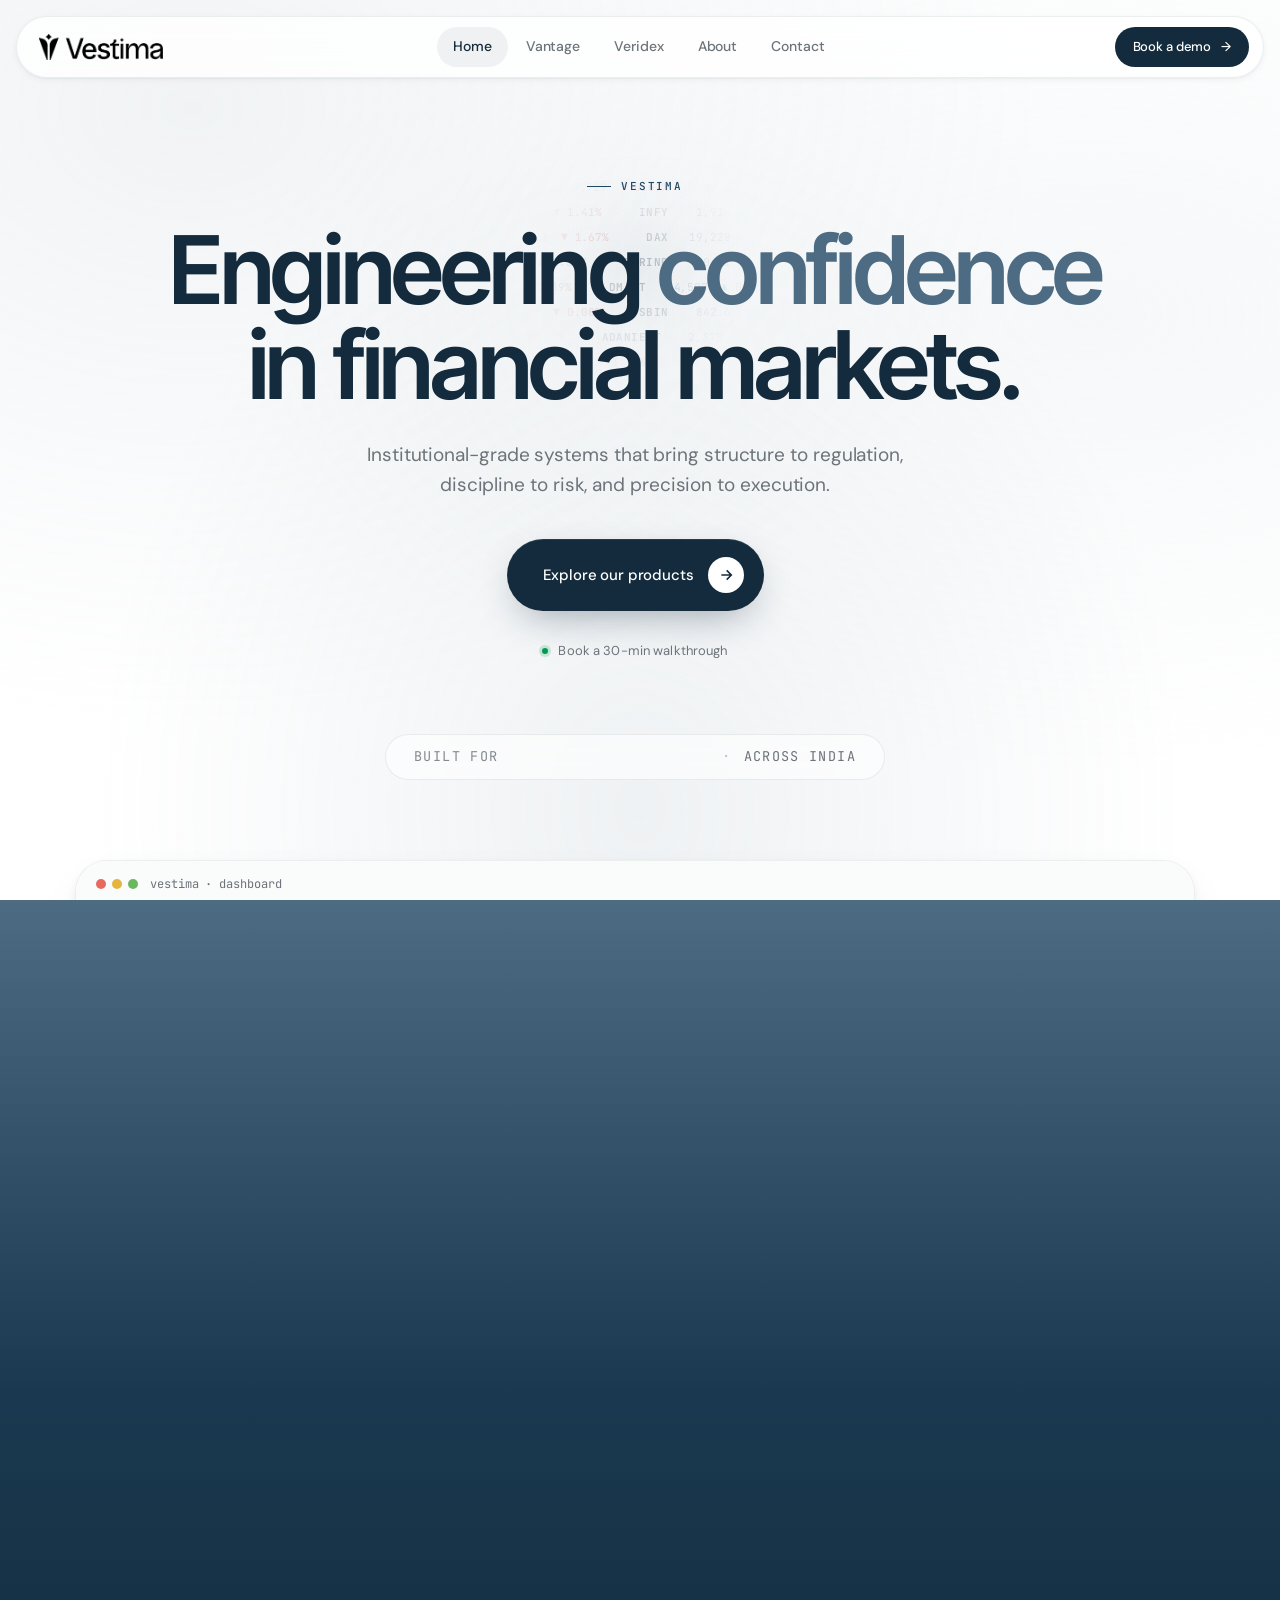
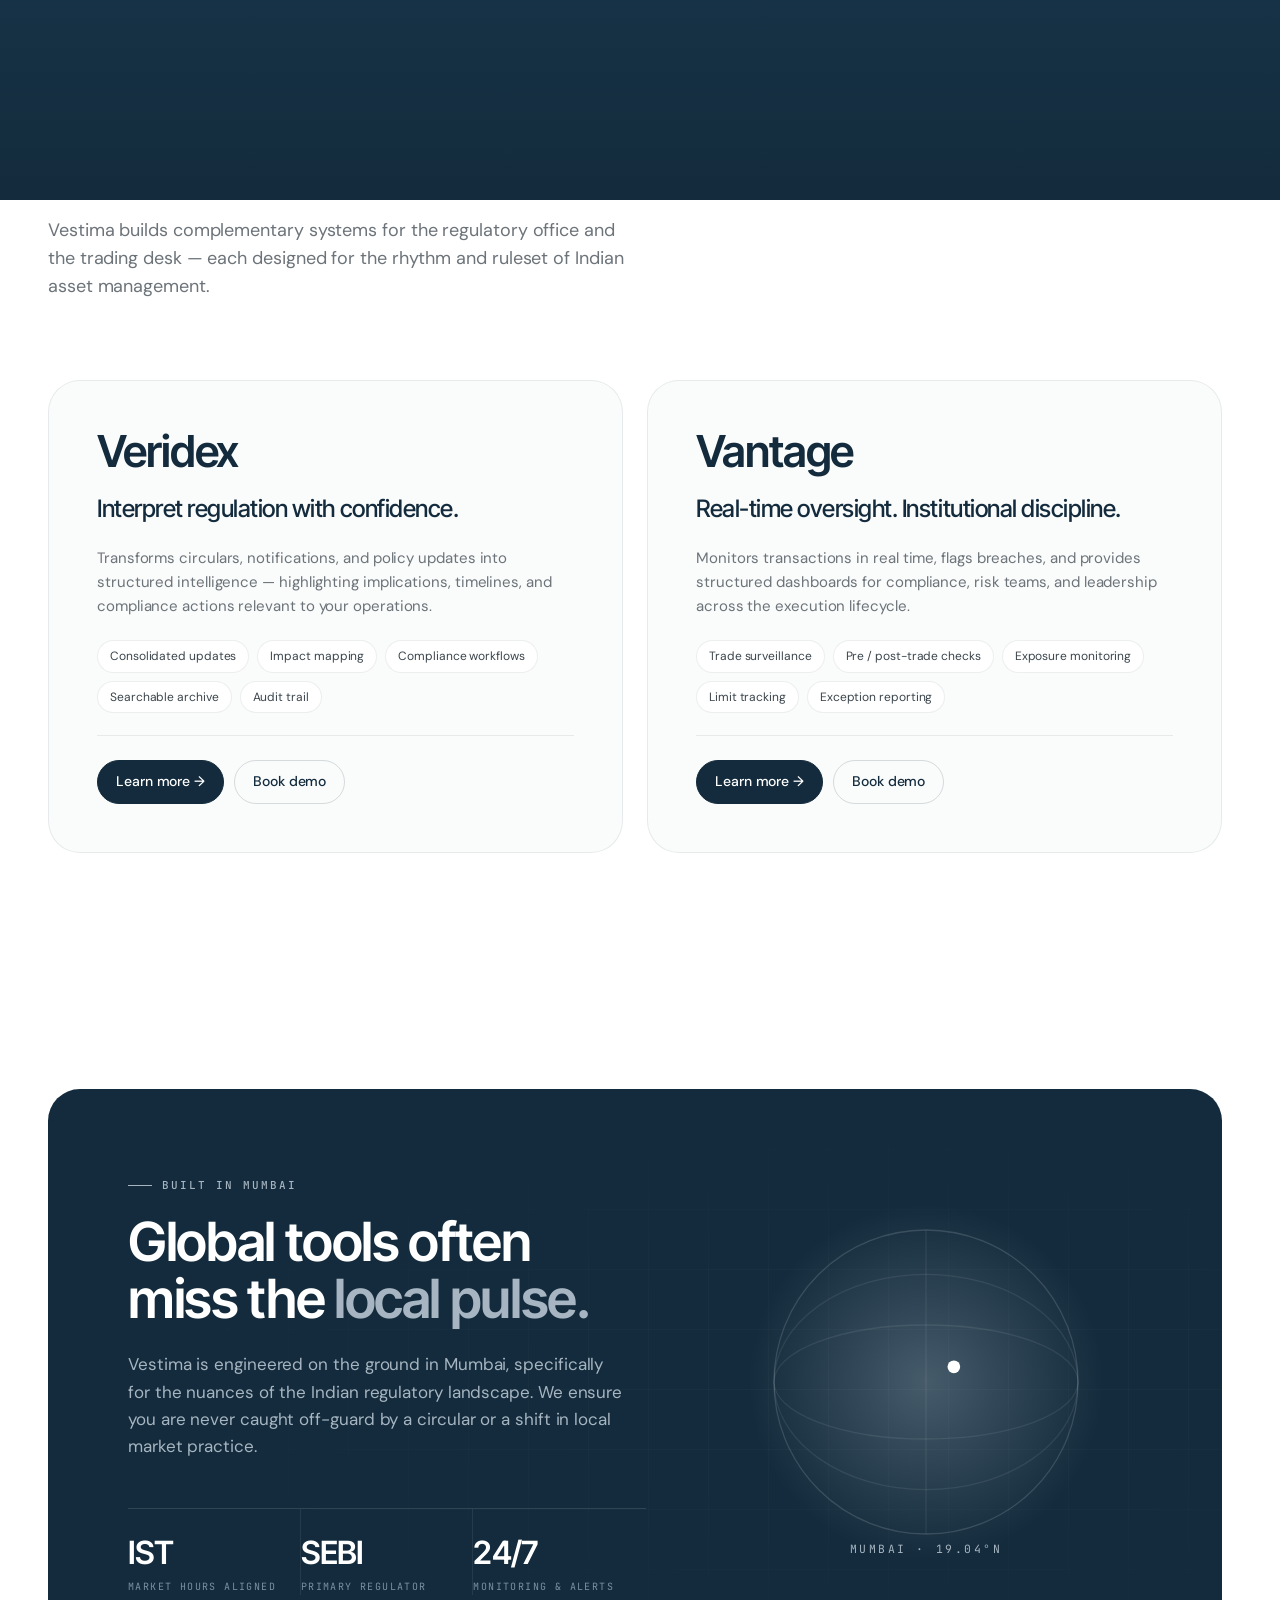
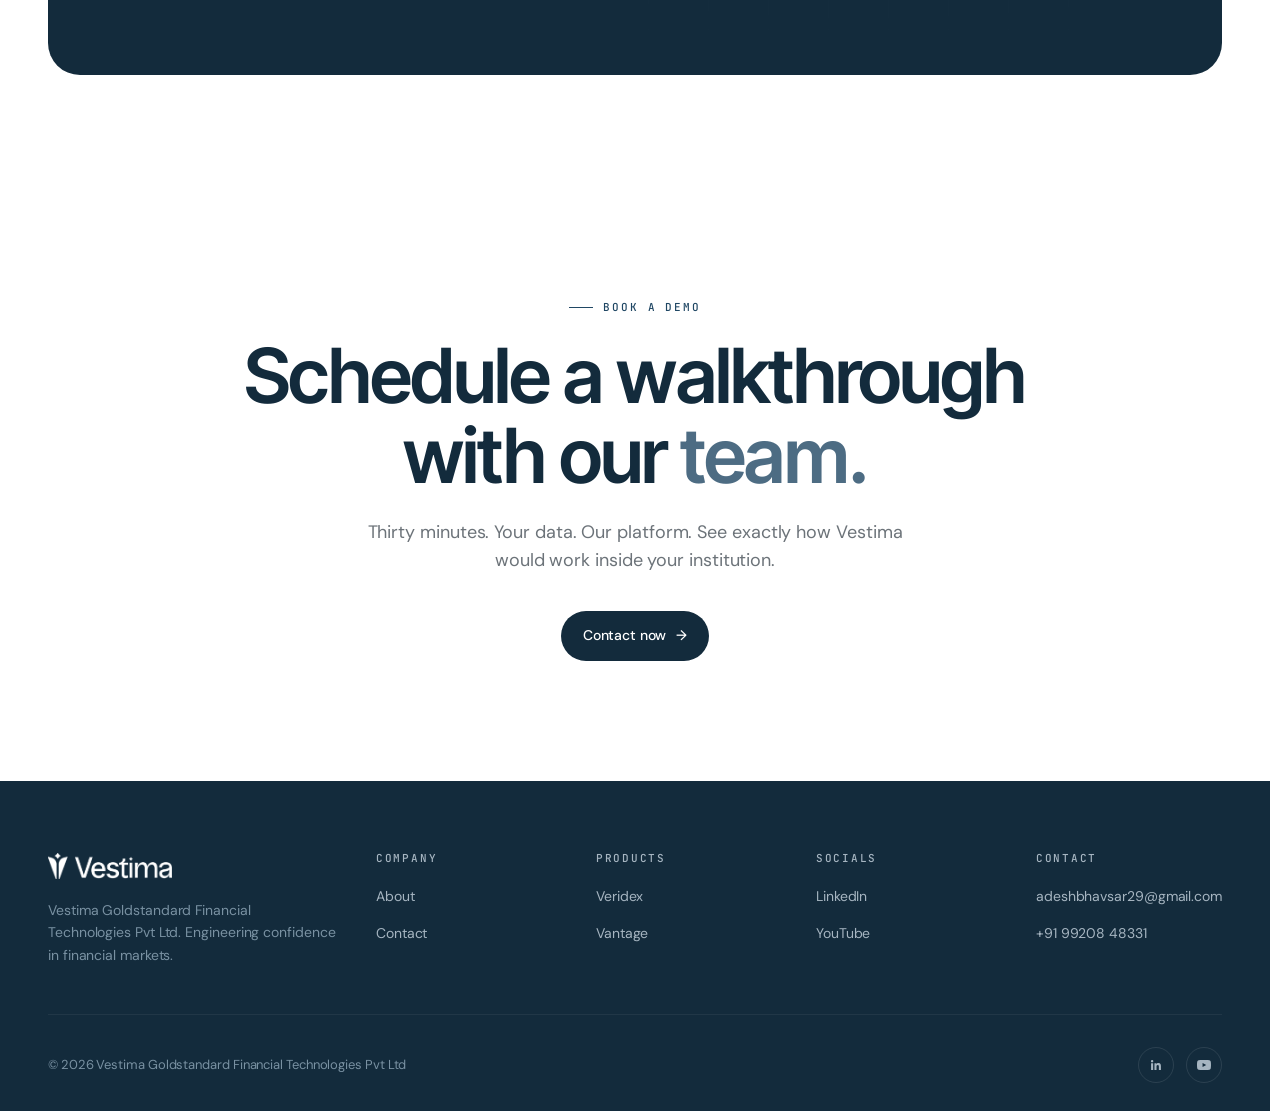
==== index.html @ f62f8e23 "Move site files from Vestima/ subfolder to repo root GitHub Pages "Deploy from a branch" only suppor" ====
<!DOCTYPE html>
<html lang="en">
<head>
<meta charset="UTF-8">
<meta name="viewport" content="width=device-width, initial-scale=1.0">
<script>(function(){try{if(sessionStorage.getItem('pt-incoming')==='1'){document.documentElement.classList.add('pt-incoming');}}catch(e){}})();</script>
<title>Vestima — Engineering confidence in financial markets</title>
<meta name="description" content="Vestima builds institutional-grade systems for AMCs, PMSs and compliance teams across India — bringing structure to regulation, discipline to risk, and precision to execution.">
<meta name="keywords" content="Vestima, vestima.in, risk management, regulatory intelligence, AMC, PMS, compliance, India, Vantage, Veridex">
<meta name="author" content="Vestima">
<meta name="robots" content="index, follow">
<link rel="canonical" href="https://vestima.in/">
<link rel="icon" type="image/png" href="assets/logo-mark.png">
<link rel="apple-touch-icon" href="assets/logo-mark.png">

<!-- Open Graph -->
<meta property="og:type" content="website">
<meta property="og:site_name" content="Vestima">
<meta property="og:title" content="Vestima — Engineering confidence in financial markets">
<meta property="og:description" content="Institutional-grade systems for AMCs, PMSs and compliance teams across India.">
<meta property="og:url" content="https://vestima.in/">
<meta property="og:image" content="https://vestima.in/assets/logo-full.png">
<meta property="og:locale" content="en_IN">

<!-- Twitter -->
<meta name="twitter:card" content="summary_large_image">
<meta name="twitter:title" content="Vestima — Engineering confidence in financial markets">
<meta name="twitter:description" content="Institutional-grade systems for AMCs, PMSs and compliance teams across India.">
<meta name="twitter:image" content="https://vestima.in/assets/logo-full.png">

<link rel="preconnect" href="https://fonts.googleapis.com">
<link rel="preconnect" href="https://fonts.gstatic.com" crossorigin>
<link href="https://fonts.googleapis.com/css2?family=Inter+Tight:wght@400;500;600;700&family=DM+Sans:wght@400;500;600&family=JetBrains+Mono:wght@400;500&display=swap" rel="stylesheet">
<link rel="stylesheet" href="assets/tokens.css?v=25">
<link rel="stylesheet" href="assets/layout.css?v=25">
<link rel="stylesheet" href="assets/home.css?v=25">

<script type="application/ld+json">
{
  "@context": "https://schema.org",
  "@type": "Organization",
  "name": "Vestima",
  "url": "https://vestima.in/",
  "logo": "https://vestima.in/assets/logo-full.png",
  "description": "Vestima builds institutional-grade systems for AMCs, PMSs and compliance teams across India — bringing structure to regulation, discipline to risk, and precision to execution.",
  "areaServed": "IN",
  "sameAs": []
}
</script>
<script type="application/ld+json">
{
  "@context": "https://schema.org",
  "@type": "WebSite",
  "name": "Vestima",
  "url": "https://vestima.in/"
}
</script>
</head>
<body>
<div class="page-transition" id="ptOverlay"><div class="pt-logo"><img src="assets/logo-full.png" alt="Vestima"></div></div>
<div id="page-ticker" aria-hidden="true"></div>

<header class="site-header">
  <a href="index.html" class="logo">
    <img src="assets/logo-full.png" alt="Vestima">
  </a>
  <nav class="nav-links">
    <a href="index.html" class="active">Home</a>
    <a href="vantage.html">Vantage</a>
    <a href="veridex.html">Veridex</a>
    <a href="about.html">About</a>
    <a href="contact.html">Contact</a>
  </nav>
  <a href="contact.html" class="btn btn-primary header-cta">Book a demo <span class="arr">→</span></a>
</header>

<!-- HERO -->
<section class="hero">
  <div class="hero-bg">
    <div class="grid-lines"></div>
    <div class="wash w1"></div>
    <div class="wash w2"></div>
  </div>

  <div class="container">
    <div class="hero-inner">
      <span class="eyebrow" data-reveal>Vestima</span>
      <h1 data-reveal data-delay="1">Engineering <em>confidence</em> in financial markets.</h1>
      <p class="hero-sub" data-reveal data-delay="2">
        Institutional-grade systems that bring structure to regulation, discipline to risk, and precision to execution.
      </p>
      <div class="hero-cta" data-reveal data-delay="3">
        <a href="#offerings" class="cta-main">
          <span class="cta-text">Explore our products</span>
          <span class="cta-arrow"><svg width="16" height="16" viewBox="0 0 24 24" fill="none" stroke="currentColor" stroke-width="2.4"><path d="M5 12h14M13 5l7 7-7 7"/></svg></span>
        </a>
        <a href="contact.html" class="cta-secondary">
          <span class="cta-dot"></span>
          <span>Book a 30-min walkthrough</span>
        </a>
      </div>

      <div class="hero-built-for" data-reveal data-delay="4">
        <span class="bf-label">Built for</span>
        <span class="bf-rotator" aria-live="polite">
          <span class="bf-word is-active">AMCs</span>
          <span class="bf-word">PMSs</span>
          <span class="bf-word">CIOs</span>
          <span class="bf-word">Compliance teams</span>
        </span>
        <span class="bf-sep">·</span>
        <span class="bf-suffix">across India</span>
      </div>
    </div>

    <!-- Product visual -->
    <div class="hero-visual" data-reveal data-delay="4">
      <div class="dashboard">
        <div class="dashboard-chrome">
          <div class="dots"><span></span><span></span><span></span></div>
          <div class="title">vestima · dashboard</div>
        </div>
        <div class="dashboard-body">
          <aside class="dash-side">
            <div class="group">Intelligence</div>
            <div class="nav active"><span class="dot"></span>Weekly summary</div>
            <div class="nav"><span class="dot"></span>Upcoming actions</div>
            <div class="nav"><span class="dot"></span>Impact radar</div>
            <div class="nav"><span class="dot"></span>Heatmap</div>
            <div class="group">Surveillance</div>
            <div class="nav"><span class="dot"></span>Exposures</div>
            <div class="nav"><span class="dot"></span>Exceptions</div>
            <div class="nav"><span class="dot"></span>Broker intel</div>
          </aside>
          <main class="dash-main">
            <div class="dash-topline">
              <h3>This week</h3>
              <span class="live">Live · 14,204 docs indexed</span>
            </div>

            <div class="kpi-row">
              <div class="kpi">
                <div class="lbl">Material changes</div>
                <div class="val"><span data-count="14">0</span></div>
                <div class="delta up">+3 vs last week</div>
              </div>
              <div class="kpi">
                <div class="lbl">Critical deadlines</div>
                <div class="val" style="color:var(--alert-500)"><span data-count="3">0</span></div>
                <div class="delta crit">&lt; 30 days</div>
              </div>
              <div class="kpi">
                <div class="lbl">Exposure vs limit</div>
                <div class="val"><span data-count="68.4" data-suffix="%">0</span></div>
                <div class="delta">0 breaches · 24h</div>
              </div>
            </div>

            <div class="dash-table">
              <div class="th">
                <span>Circular</span>
                <span>Subject</span>
                <span>Impact</span>
                <span>Due</span>
              </div>
              <div class="tr">
                <span class="id">HO/IMD/03</span>
                <span class="title">PMS · quarterly disclosure</span>
                <span class="pill crit">Critical</span>
                <span class="countdown crit">6d</span>
              </div>
              <div class="tr">
                <span class="id">HO/PMS/02</span>
                <span class="title">PMS · client reporting framework</span>
                <span class="pill high">High</span>
                <span class="countdown high">18d</span>
              </div>
              <div class="tr">
                <span class="id">HO/MFD/09</span>
                <span class="title">Mutual Funds · cyber resilience</span>
                <span class="pill info">Moderate</span>
                <span class="countdown ok">42d</span>
              </div>
              <div class="tr">
                <span class="id">HO/PMS/11</span>
                <span class="title">PMS · annual audited statements</span>
                <span class="pill ok">On-track</span>
                <span class="countdown ok">89d</span>
              </div>
            </div>
          </main>
        </div>
      </div>
    </div>
  </div>
</section>

<!-- OFFERINGS -->
<section class="section" id="offerings">
  <div class="container">
    <div class="section-head" data-reveal>
      <span class="eyebrow">Our offerings</span>
      <h2>Two products. One infrastructure for <em>confidence.</em></h2>
      <p>Vestima builds complementary systems for the regulatory office and the trading desk — each designed for the rhythm and ruleset of Indian asset management.</p>
    </div>

    <div class="offerings">
      <article class="offering" data-reveal>
        <div class="o-head">
          <div class="o-name">Veridex</div>
        </div>
        <div class="o-tagline">Interpret regulation with confidence.</div>
        <div class="o-desc">Transforms circulars, notifications, and policy updates into structured intelligence — highlighting implications, timelines, and compliance actions relevant to your operations.</div>
        <ul class="o-caps">
          <li>Consolidated updates</li>
          <li>Impact mapping</li>
          <li>Compliance workflows</li>
          <li>Searchable archive</li>
          <li>Audit trail</li>
        </ul>
        <div class="o-foot">
          <a href="veridex.html" class="primary">Learn more →</a>
          <a href="contact.html">Book demo</a>
        </div>
      </article>

      <article class="offering" data-reveal data-delay="1">
        <div class="o-head">
          <div class="o-name">Vantage</div>
        </div>
        <div class="o-tagline">Real-time oversight. Institutional discipline.</div>
        <div class="o-desc">Monitors transactions in real time, flags breaches, and provides structured dashboards for compliance, risk teams, and leadership across the execution lifecycle.</div>
        <ul class="o-caps">
          <li>Trade surveillance</li>
          <li>Pre / post-trade checks</li>
          <li>Exposure monitoring</li>
          <li>Limit tracking</li>
          <li>Exception reporting</li>
        </ul>
        <div class="o-foot">
          <a href="vantage.html" class="primary">Learn more →</a>
          <a href="contact.html">Book demo</a>
        </div>
      </article>
    </div>
  </div>
</section>

<!-- LOCAL PULSE -->
<section class="section-sm">
  <div class="container">
    <div class="local-pulse" data-reveal>
      <div>
        <span class="eyebrow">Built in Mumbai</span>
        <h2>Global tools often miss the <em>local pulse.</em></h2>
        <p>Vestima is engineered on the ground in Mumbai, specifically for the nuances of the Indian regulatory landscape. We ensure you are never caught off-guard by a circular or a shift in local market practice.</p>
        <div class="pulse-stats">
          <div><span class="n">IST</span><span class="l">Market hours aligned</span></div>
          <div><span class="n">SEBI</span><span class="l">Primary regulator</span></div>
          <div><span class="n">24/7</span><span class="l">Monitoring &amp; alerts</span></div>
        </div>
      </div>
      <div class="globe-viz">
        <svg viewBox="0 0 300 300">
          <defs>
            <radialGradient id="g1" cx="50%" cy="50%">
              <stop offset="0%" stop-color="rgba(166,181,193,0.35)"/>
              <stop offset="100%" stop-color="rgba(166,181,193,0)"/>
            </radialGradient>
          </defs>
          <circle cx="150" cy="150" r="140" fill="url(#g1)"/>
          <circle cx="150" cy="150" r="120" fill="none" stroke="rgba(255,255,255,0.14)"/>
          <ellipse cx="150" cy="150" rx="120" ry="45" fill="none" stroke="rgba(255,255,255,0.08)"/>
          <ellipse cx="150" cy="150" rx="120" ry="85" fill="none" stroke="rgba(255,255,255,0.08)"/>
          <line x1="150" y1="30" x2="150" y2="270" stroke="rgba(255,255,255,0.08)"/>
          <circle cx="172" cy="138" r="5" fill="#FFFFFF"/>
          <circle cx="172" cy="138" r="14" fill="none" stroke="#FFFFFF" opacity="0.5">
            <animate attributeName="r" values="5;22;5" dur="2.5s" repeatCount="indefinite"/>
            <animate attributeName="opacity" values="0.7;0;0.7" dur="2.5s" repeatCount="indefinite"/>
          </circle>
          <text x="150" y="285" text-anchor="middle" font-family="JetBrains Mono, monospace" font-size="9" fill="#A6B5C1" letter-spacing="2">MUMBAI · 19.04°N</text>
        </svg>
      </div>
    </div>
  </div>
</section>

<!-- CTA -->
<section class="cta">
  <div class="container">
    <span class="eyebrow" data-reveal>Book a demo</span>
    <h2 data-reveal data-delay="1">Schedule a walkthrough<br>with our <em>team.</em></h2>
    <p data-reveal data-delay="2">Thirty minutes. Your data. Our platform. See exactly how Vestima would work inside your institution.</p>
    <div data-reveal data-delay="3">
      <a href="contact.html" class="btn btn-primary">Contact now <span class="arr">→</span></a>
    </div>
  </div>
</section>

<!-- FOOTER -->
<footer class="site-footer">
  <div class="container">
    <div class="footer-top">
      <div class="footer-brand">
        <div class="logo">
          <img src="assets/logo-full.png" alt="Vestima">
        </div>
        <p>Vestima Goldstandard Financial Technologies Pvt Ltd. Engineering confidence in financial markets.</p>
      </div>
      <div class="footer-col">
        <h6>Company</h6>
        <ul><li><a href="about.html">About</a></li><li><a href="contact.html">Contact</a></li></ul>
      </div>
      <div class="footer-col">
        <h6>Products</h6>
        <ul><li><a href="veridex.html">Veridex</a></li><li><a href="vantage.html">Vantage</a></li></ul>
      </div>
      <div class="footer-col">
        <h6>Socials</h6>
        <ul><li><a href="https://www.linkedin.com/company/Vestima" target="_blank">LinkedIn</a></li><li><a href="https://www.youtube.com/@VestimaGoldStandard" target="_blank">YouTube</a></li></ul>
      </div>
      <div class="footer-col">
        <h6>Contact</h6>
        <ul>
          <li><a href="mailto:adeshbhavsar29@gmail.com">adeshbhavsar29@gmail.com</a></li>
          <li><a href="tel:+919920848331">+91 99208 48331</a></li>
        </ul>
      </div>
    </div>

    <div class="footer-bottom">
      <div>© 2026 Vestima Goldstandard Financial Technologies Pvt Ltd</div>
      <div class="footer-socials">
        <a href="https://www.linkedin.com/company/Vestima" target="_blank" title="LinkedIn"><svg width="14" height="14" viewBox="0 0 24 24" fill="currentColor"><path d="M20.447 20.452h-3.554v-5.569c0-1.328-.027-3.037-1.852-3.037-1.853 0-2.136 1.445-2.136 2.939v5.667H9.351V9h3.414v1.561h.046c.477-.9 1.637-1.85 3.37-1.85 3.601 0 4.267 2.37 4.267 5.455v6.286zM5.337 7.433a2.062 2.062 0 01-2.063-2.065 2.063 2.063 0 112.063 2.065zm1.782 13.019H3.555V9h3.564v11.452z"/></svg></a>
        <a href="https://www.youtube.com/@VestimaGoldStandard" target="_blank" title="YouTube"><svg width="14" height="14" viewBox="0 0 24 24" fill="currentColor"><path d="M23.498 6.186a3.016 3.016 0 00-2.122-2.136C19.505 3.545 12 3.545 12 3.545s-7.505 0-9.377.505A3.017 3.017 0 00.502 6.186C0 8.07 0 12 0 12s0 3.93.502 5.814a3.016 3.016 0 002.122 2.136c1.871.505 9.376.505 9.376.505s7.505 0 9.377-.505a3.015 3.015 0 002.122-2.136C24 15.93 24 12 24 12s0-3.93-.502-5.814zM9.545 15.568V8.432L15.818 12l-6.273 3.568z"/></svg></a>
      </div>
    </div>
  </div>
</footer>

<script src="assets/site.js?v=25"></script>
</body>
</html>
---- assets/tokens.css ----
/* ============================================================
   VESTIMA · brand tokens
   Primary: Vestima Blue (deep navy)
   Typography: Inter Tight (display) + DM Sans (body)
   ============================================================ */

:root {
  /* ===== PRIMARY · Vestima Blue ===== */
  --primary-100: #E8ECEF;
  --primary-200: #D2DAE0;
  --primary-300: #A6B5C1;
  --primary-400: #7991A2;
  --primary-500: #4D6C83;
  --primary-600: #204764;   /* default */
  --primary-700: #1A3950;
  --primary-800: #132B3C;   /* deep navy */

  /* ===== SECONDARY · Vestima White ===== */
  --secondary-100: #FFFFFF;
  --secondary-200: #FAFBFB;
  --secondary-300: #F5F6F7;
  --secondary-400: #F0F2F3;
  --secondary-500: #EBEDEF;
  --secondary-600: #E6E9EB;
  --secondary-700: #B8BABC;
  --secondary-800: #8A8C8D;

  /* ===== TERTIARY · Vestima Grey ===== */
  --tertiary-100: #E6E9EB;
  --tertiary-200: #B5B9BB;
  --tertiary-300: #9DA2A5;
  --tertiary-400: #848A8F;
  --tertiary-500: #6C7379;
  --tertiary-600: #545C63;
  --tertiary-700: #3B454C;
  --tertiary-800: #0A161F;

  /* ===== STATE ===== */
  --warning-100: #FCF5E5; --warning-500: #EAB333; --warning-600: #E5A000; --warning-700: #B78000;
  --alert-100:   #F8E7E6; --alert-500:   #CC3F3D; --alert-600:   #C00F0C; --alert-700:   #9A0C0A;
  --success-100: #E5F4ED; --success-500: #33AD74; --success-600: #009951; --success-700: #007A41;

  /* ===== SEMANTIC · Light mode ===== */
  --surface-page:    #FFFFFF;
  --surface-raised:  #FAFBFB;
  --surface-sunken:  #F5F6F7;
  --surface-tint:    #F0F2F3;
  --surface-dark:    var(--primary-800);

  --text-heading:    var(--primary-800);
  --text-body:       var(--tertiary-700);
  --text-muted:      var(--tertiary-500);
  --text-subtle:     var(--tertiary-400);
  --text-on-dark:    #FFFFFF;
  --text-on-dark-muted: #A6B5C1;

  --line:        rgba(19,43,60,0.08);
  --line-strong: rgba(19,43,60,0.16);
  --line-on-dark: rgba(255,255,255,0.10);

  /* ===== ACCENT (subtle — used sparingly for highlights) ===== */
  --accent:      var(--primary-600);
  --accent-soft: var(--primary-100);

  /* ===== SHADOW ===== */
  --shadow-xs: 0 1px 2px rgba(19,43,60,0.04);
  --shadow-sm: 0 2px 6px rgba(19,43,60,0.05), 0 1px 2px rgba(19,43,60,0.04);
  --shadow-md: 0 8px 24px -8px rgba(19,43,60,0.10), 0 2px 6px rgba(19,43,60,0.04);
  --shadow-lg: 0 20px 50px -18px rgba(19,43,60,0.18), 0 4px 12px rgba(19,43,60,0.06);
  --shadow-navy: 0 30px 60px -24px rgba(19,43,60,0.35);

  /* ===== RADIUS (from token spec) ===== */
  --r-xxs: 2px;
  --r-xs:  4px;
  --r-sm:  8px;
  --r-md:  12px;
  --r-lg:  20px;
  --r-xl:  32px;

  /* ===== TYPE ===== */
  --font-heading: 'Inter Tight', -apple-system, BlinkMacSystemFont, system-ui, sans-serif;
  --font-body:    'DM Sans', -apple-system, BlinkMacSystemFont, system-ui, sans-serif;
  --font-mono:    'JetBrains Mono', ui-monospace, monospace;

  /* ===== LAYOUT ===== */
  --max-w: 1440px;
  --gutter: 48px;

  /* ===== EASING ===== */
  --e-out:    cubic-bezier(.2,.8,.2,1);
  --e-in-out: cubic-bezier(.65,0,.35,1);
}

/* BASE */
* { box-sizing: border-box; margin: 0; padding: 0; }
html { background: var(--surface-page); color: var(--text-body); }
body { background: transparent; color: var(--text-body); }
body {
  font-family: var(--font-body);
  font-size: 16px;
  line-height: 1.55;
  letter-spacing: -0.005em;
  -webkit-font-smoothing: antialiased;
  -moz-osx-font-smoothing: grayscale;
  overflow-x: hidden;
}

h1, h2, h3, h4, h5, h6 {
  font-family: var(--font-heading);
  color: var(--text-heading);
  font-weight: 600;
  letter-spacing: -0.025em;
  line-height: 1.05;
  text-wrap: balance;
}
h4, h5, h6 { font-weight: 500; letter-spacing: -0.015em; }

p { color: var(--text-body); text-wrap: pretty; font-family: var(--font-body); }

a { color: inherit; text-decoration: none; }
button { font-family: inherit; cursor: pointer; border: none; background: none; color: inherit; }
img, svg { display: block; max-width: 100%; }

::selection { background: var(--primary-800); color: var(--secondary-100); }

:focus-visible {
  outline: 2px solid var(--primary-600);
  outline-offset: 2px;
  border-radius: 4px;
}

/* ============================================================
   Page transition overlay — slide up to cover, slide down to reveal
   ============================================================ */
.page-transition {
  position: fixed;
  inset: 0;
  z-index: 9999;
  pointer-events: none;
  transform: translateY(100%);
  background: linear-gradient(180deg, var(--primary-500) 0%, var(--primary-700) 55%, var(--primary-800) 100%);
  display: flex;
  align-items: center;
  justify-content: center;
  will-change: transform;
}
.page-transition .pt-logo {
  display: flex;
  align-items: center;
  gap: 14px;
  opacity: 0;
  transform: translateY(8px) scale(.98);
  transition: opacity .4s ease .1s, transform .5s cubic-bezier(.2,.8,.2,1) .1s;
}
.page-transition .pt-logo img {
  height: 64px;
  width: auto;
  /* invert black logo → white for dark overlay */
  filter: brightness(0) invert(1);
}
.page-transition.covering { transform: translateY(0); pointer-events: all; }
.page-transition.covering .pt-logo,
.page-transition.anim-up .pt-logo { opacity: 1; transform: translateY(0) scale(1); }

.page-transition.anim-up    { animation: pt-up    0.22s cubic-bezier(.7,0,.3,1) forwards; pointer-events: all; }
.page-transition.anim-down  { animation: pt-down  0.28s cubic-bezier(.6,.05,.25,1) forwards; }
@keyframes pt-up   { from { transform: translateY(100%); } to { transform: translateY(0); } }
@keyframes pt-down { from { transform: translateY(0); }    to { transform: translateY(-100%); } }

/* subtle hold on the outgoing page content while cover rises.
   NOTE: header uses transform: translateX(-50%) to center — don't override it.
   Apply squeeze only to main + footer. Header just fades via opacity. */
body.pt-squeezing main,
body.pt-squeezing .site-footer {
  animation: pt-squeeze 0.42s cubic-bezier(.7,0,.3,1) forwards;
}
body.pt-squeezing .site-header {
  animation: pt-header-fade 0.42s cubic-bezier(.7,0,.3,1) forwards;
}
@keyframes pt-squeeze {
  0%   { transform: scale(1); opacity: 1; filter: blur(0); }
  100% { transform: scale(0.97); opacity: 0.35; filter: blur(3px); }
}
@keyframes pt-header-fade {
  0%   { opacity: 1; filter: blur(0); }
  100% { opacity: 0.25; filter: blur(3px); }
}
/* While incoming transition is active, hide content and show covered overlay — NO flash */
html.pt-incoming body > *:not(.page-transition):not(script) { visibility: hidden; }
html.pt-incoming .page-transition { transform: translateY(0) !important; pointer-events: all; display: flex; }
html.pt-incoming .page-transition .pt-logo { opacity: 1 !important; transform: translateY(0) scale(1) !important; }

/* Reserve scrollbar space so content doesn't shift right when overlay covers */
html { scrollbar-gutter: stable; scrollbar-color: var(--tertiary-300) transparent; scrollbar-width: thin; }
::-webkit-scrollbar { width: 10px; height: 10px; }
::-webkit-scrollbar-thumb { background: var(--tertiary-300); border-radius: 10px; }
::-webkit-scrollbar-track { background: transparent; }

/* ============================================================
   Ambient page background — ticker revealed only near cursor
   ============================================================ */
/* Base layer: soft paper gradient (replaces old grid lines) */
body::before {
  content: "";
  position: fixed;
  inset: 0;
  z-index: -2;
  background:
    radial-gradient(ellipse at 15% 12%, rgba(166,181,193,0.16), transparent 55%),
    radial-gradient(ellipse at 85% 35%, rgba(210,218,224,0.20), transparent 55%),
    radial-gradient(ellipse at 50% 90%, rgba(121,145,162,0.12), transparent 60%);
  pointer-events: none;
}
/* Very soft pale-blue halo under the cursor */
body::after {
  content: "";
  position: fixed;
  inset: 0;
  z-index: -1;
  pointer-events: none;
  background: radial-gradient(
    110px circle at var(--mx, 50%) var(--my, 30%),
    rgba(166, 181, 193, 0.12),
    rgba(210, 218, 224, 0.05) 55%,
    transparent 100%
  );
}

/* Page-wide ticker layer — revealed only near cursor */
#page-ticker {
  position: fixed;
  inset: 0;
  z-index: -1;
  pointer-events: none;
  overflow: hidden;
  opacity: 0.45;
  -webkit-mask-image: radial-gradient(
    110px circle at var(--mx, 50%) var(--my, 30%),
    rgba(0,0,0,0.9),
    rgba(0,0,0,0.3) 55%,
    transparent 100%
  );
          mask-image: radial-gradient(
    110px circle at var(--mx, 50%) var(--my, 30%),
    rgba(0,0,0,0.9),
    rgba(0,0,0,0.3) 55%,
    transparent 100%
  );
}
#page-ticker .tk-row {
  display: flex;
  white-space: nowrap;
  font-family: var(--font-mono);
  font-size: 11px;
  line-height: 1;
  padding: 6px 0;
  will-change: transform;
}
#page-ticker .tk-row:nth-child(odd)  { animation: pt-scroll-l 90s linear infinite; }
#page-ticker .tk-row:nth-child(even) { animation: pt-scroll-r 110s linear infinite; }
#page-ticker .tk-row:nth-child(3n)   { animation-duration: 75s; }
#page-ticker .tk-row:nth-child(5n)   { animation-duration: 130s; }
@keyframes pt-scroll-l { from { transform: translateX(0); } to { transform: translateX(-50%); } }
@keyframes pt-scroll-r { from { transform: translateX(-50%); } to { transform: translateX(0); } }

#page-ticker .tk-cell {
  display: inline-flex;
  align-items: center;
  gap: 8px;
  padding: 0 16px;
  color: rgba(70, 90, 110, 0.55);
}
#page-ticker .tk-sym { color: rgba(40, 60, 80, 0.85); font-weight: 600; letter-spacing: 0.04em; }
#page-ticker .tk-px  { color: rgba(60, 80, 100, 0.75); font-variant-numeric: tabular-nums; min-width: 54px; text-align: right; }
#page-ticker .tk-chg { font-variant-numeric: tabular-nums; min-width: 48px; text-align: right; transition: color .15s, background .25s; padding: 1px 5px; border-radius: 3px; }
#page-ticker .tk-chg.up   { color: #1a8a4a; }
#page-ticker .tk-chg.down { color: #c73838; }
#page-ticker .tk-chg.flash-up   { background: rgba(60, 180, 110, 0.22); color: #0c6a34; }
#page-ticker .tk-chg.flash-down { background: rgba(210, 70, 70, 0.22);  color: #8a1a1a; }
---- assets/layout.css ----
/* ============================================================
   Layout · primitives · header · footer
   ============================================================ */

.container {
  max-width: var(--max-w);
  margin: 0 auto;
  padding: 0 var(--gutter);
  position: relative;
}

.section { padding: 140px 0; position: relative; }
.section-sm { padding: 96px 0; }
.section-lg { padding: 180px 0; }

/* Eyebrow label */
.eyebrow {
  display: inline-flex;
  align-items: center;
  gap: 10px;
  font-family: var(--font-mono);
  font-size: 11px;
  font-weight: 500;
  letter-spacing: 0.18em;
  text-transform: uppercase;
  color: var(--primary-600);
}
.eyebrow::before {
  content: "";
  width: 24px; height: 1px;
  background: var(--primary-600);
}

/* Section head */
.section-head { max-width: 820px; margin-bottom: 80px; }
.section-head h2 {
  font-size: clamp(40px, 5vw, 60px);
  margin: 20px 0 24px;
  font-weight: 600;
}
.section-head p {
  font-size: 18px;
  line-height: 1.55;
  color: var(--text-muted);
  max-width: 640px;
}

/* Buttons */
.btn {
  display: inline-flex;
  align-items: center;
  gap: 10px;
  padding: 14px 22px;
  font-size: 14px;
  font-weight: 500;
  font-family: var(--font-body);
  letter-spacing: -0.01em;
  border-radius: 100px;
  white-space: nowrap;
  cursor: pointer;
  position: relative;
  overflow: hidden;
  isolation: isolate;
  transition: color 0.7s var(--e-out), transform 0.4s var(--e-out), box-shadow 0.7s var(--e-out), border-color 0.7s var(--e-out);
}
.btn::before {
  content: "";
  position: absolute;
  inset: 0;
  background: var(--primary-800);
  transform-origin: left center;
  transform: scaleX(0);
  transition: transform 0.7s cubic-bezier(.6,.05,.25,1);
  z-index: -1;
}
.btn:hover::before { transform: scaleX(1); }
.btn-primary {
  background: var(--primary-800);
  color: var(--text-on-dark);
}
.btn-primary::before { background: var(--primary-500); }
.btn-primary:hover {
  color: #fff;
  transform: translateY(-1px);
  box-shadow: 0 12px 28px -12px rgba(77,108,131,0.55);
}
.btn-ghost {
  background: transparent;
  color: var(--primary-800);
  border: 1px solid var(--line-strong);
}
.btn-ghost:hover {
  color: #fff;
  border-color: var(--primary-800);
}
.btn-outline-light {
  background: transparent;
  color: var(--text-on-dark);
  border: 1px solid rgba(255,255,255,0.22);
}
.btn-outline-light::before { background: rgba(255,255,255,0.12); }
.btn-outline-light:hover { color: #fff; border-color: rgba(255,255,255,0.6); }

.btn .arr { transition: transform .25s var(--e-out); }
.btn:hover .arr { transform: translateX(3px); }

/* HEADER — floating pill */
.site-header {
  position: fixed;
  top: 16px;
  left: 50%;
  transform: translateX(-50%);
  width: calc(100% - 32px);
  max-width: calc(var(--max-w) + 32px);
  z-index: 100;
  padding: 10px 14px 10px 22px;
  background: rgba(255,255,255,0.82);
  backdrop-filter: saturate(180%) blur(14px);
  -webkit-backdrop-filter: saturate(180%) blur(14px);
  border: 1px solid var(--line);
  border-radius: 100px;
  display: flex;
  align-items: center;
  justify-content: space-between;
  gap: 24px;
  box-shadow: var(--shadow-sm);
  transition: all .3s var(--e-out);
}
.site-header.scrolled {
  box-shadow: var(--shadow-md);
  background: rgba(255,255,255,0.94);
}

.logo {
  display: flex;
  align-items: center;
  gap: 10px;
  font-family: var(--font-heading);
  font-size: 20px;
  font-weight: 600;
  color: var(--primary-800);
  letter-spacing: -0.02em;
}
.logo img { height: 26px; width: auto; }

.nav-links {
  display: flex;
  gap: 2px;
}
.nav-links a {
  padding: 9px 16px;
  font-size: 14px;
  font-weight: 500;
  color: var(--text-muted);
  border-radius: 100px;
  font-family: var(--font-body);
  position: relative;
  overflow: hidden;
  isolation: isolate;
  transition: color 0.6s var(--e-out);
}
.nav-links a::before {
  content: "";
  position: absolute;
  inset: 0;
  background: var(--primary-800);
  transform-origin: left center;
  transform: scaleX(0);
  transition: transform 0.6s cubic-bezier(.6,.05,.25,1);
  z-index: -1;
  border-radius: inherit;
}
.nav-links a:hover { color: #fff; }
.nav-links a:hover::before { transform: scaleX(1); }
.nav-links a.active { color: var(--primary-800); background: rgba(19,43,60,0.06); }
.nav-links a.active:hover { color: #fff; }
.nav-links a.active:hover::before { transform: scaleX(1); }

.header-cta {
  padding: 10px 18px !important;
  font-size: 13px !important;
}

@media (max-width: 860px) {
  .nav-links { display: none; }
}

/* FOOTER — deep navy with subtle blue waves */
.site-footer {
  background: var(--primary-800);
  color: var(--primary-300);
  position: relative;
  overflow: hidden;
  padding: 72px 0 28px;
}
.site-footer .container { position: relative; z-index: 3; }

.site-footer h6 {
  font-family: var(--font-mono);
  font-size: 11px;
  letter-spacing: 0.16em;
  text-transform: uppercase;
  color: var(--primary-300);
  margin-bottom: 20px;
  font-weight: 500;
}
.site-footer .logo { color: var(--text-on-dark); font-size: 22px; }
.site-footer .logo img { filter: invert(1) brightness(1.2); }
.site-footer p, .site-footer a { color: var(--primary-300); font-family: var(--font-body); }
.site-footer a { transition: color .2s; }
.site-footer a:hover { color: var(--text-on-dark); }

.footer-top {
  display: grid;
  grid-template-columns: 1.6fr 1fr 1fr 1fr 1fr;
  gap: 40px;
  padding-bottom: 48px;
}
.footer-brand p {
  margin-top: 20px;
  max-width: 340px;
  font-size: 14px;
  line-height: 1.6;
  color: var(--primary-400);
}
.footer-col ul { list-style: none; display: flex; flex-direction: column; gap: 12px; }
.footer-col a { font-size: 14px; }

.footer-bottom {
  display: flex;
  justify-content: space-between;
  align-items: center;
  padding-top: 32px;
  border-top: 1px solid rgba(255,255,255,0.06);
  font-size: 13px;
  color: var(--primary-400);
}
.footer-socials { display: flex; gap: 12px; }
.footer-socials a {
  width: 36px; height: 36px;
  display: grid; place-items: center;
  border-radius: 50%;
  border: 1px solid rgba(255,255,255,0.1);
  transition: all .2s;
  color: var(--primary-300);
}
.footer-socials a:hover {
  border-color: var(--text-on-dark);
  color: var(--text-on-dark);
  transform: translateY(-2px);
}

@media (max-width: 900px) {
  .footer-top { grid-template-columns: 1fr 1fr; }
  .footer-bottom { flex-direction: column; gap: 16px; }
}

/* ============================================================
   Reveal animation
   ============================================================ */
[data-reveal] {
  opacity: 0;
  transform: translateY(20px);
  transition: opacity .9s var(--e-out), transform .9s var(--e-out);
}
[data-reveal].in {
  opacity: 1;
  transform: translateY(0);
}
[data-reveal][data-delay="1"] { transition-delay: .08s; }
[data-reveal][data-delay="2"] { transition-delay: .16s; }
[data-reveal][data-delay="3"] { transition-delay: .24s; }
[data-reveal][data-delay="4"] { transition-delay: .32s; }
[data-reveal][data-delay="5"] { transition-delay: .40s; }
---- assets/home.css ----
/* ============================================================
   Home + shared page styles — Vestima brand
   ============================================================ */

/* ===== HERO ===== */
.hero {
  padding: 170px 0 80px;
  position: relative;
  overflow: hidden;
}
.hero-bg {
  position: absolute;
  inset: 0;
  z-index: 0;
  pointer-events: none;
}
.hero-bg .grid-lines {
  position: absolute;
  inset: 0;
  display: none;
}
.hero-bg .wash {
  position: absolute;
  border-radius: 50%;
  filter: blur(120px);
  display: none;
}
.hero-bg .w1 {
  width: 620px; height: 620px;
  background: rgba(32,71,100,0.12);
  top: -160px; left: 5%;
}
.hero-bg .w2 {
  width: 480px; height: 480px;
  background: rgba(77,108,131,0.10);
  bottom: -140px; right: 8%;
}

.hero-inner {
  max-width: 960px;
  margin: 0 auto;
  text-align: center;
  position: relative;
  z-index: 2;
}
.hero h1 {
  font-size: clamp(52px, 7.4vw, 100px);
  line-height: 1.0;
  letter-spacing: -0.035em;
  margin: 28px 0 28px;
  font-weight: 600;
  color: var(--primary-800);
}
.hero h1 em {
  font-style: normal;
  color: var(--primary-500);
  font-weight: 600;
}
.hero-sub {
  font-size: 19px;
  line-height: 1.55;
  color: var(--text-muted);
  max-width: 620px;
  margin: 0 auto 40px;
}

/* Hero CTA — dark pill with orb */
.hero-cta {
  display: flex;
  flex-direction: column;
  align-items: center;
  gap: 22px;
}
.cta-main {
  display: inline-flex;
  align-items: center;
  gap: 14px;
  padding: 18px 20px 18px 36px;
  background: var(--primary-800);
  color: var(--text-on-dark);
  border-radius: 100px;
  font-size: 15px;
  font-weight: 500;
  letter-spacing: -0.01em;
  transition: all 0.35s var(--e-out);
  box-shadow: 0 14px 40px -14px rgba(19,43,60,0.45), inset 0 1px 0 rgba(255,255,255,0.08);
}
.cta-main:hover { transform: translateY(-2px); background: var(--primary-700); box-shadow: 0 20px 50px -14px rgba(19,43,60,0.55); }
.cta-main .cta-arrow {
  display: inline-flex;
  width: 36px; height: 36px;
  border-radius: 50%;
  background: var(--secondary-100);
  color: var(--primary-800);
  align-items: center;
  justify-content: center;
  transition: transform 0.35s var(--e-out);
}
.cta-main:hover .cta-arrow { transform: translateX(3px); }

.cta-secondary {
  display: inline-flex;
  align-items: center;
  gap: 10px;
  font-size: 13px;
  color: var(--text-muted);
  letter-spacing: 0.01em;
  padding: 8px 4px;
  border-bottom: 1px solid transparent;
  transition: color 0.3s, border-color 0.3s;
}
.cta-secondary:hover { color: var(--primary-800); border-bottom-color: var(--primary-800); }
.cta-secondary .cta-dot {
  width: 6px; height: 6px; border-radius: 50%;
  background: var(--success-600);
  box-shadow: 0 0 0 3px rgba(0,153,81,0.18);
  animation: ctaPulse 2.4s ease-in-out infinite;
}
@keyframes ctaPulse {
  0%, 100% { box-shadow: 0 0 0 3px rgba(0,153,81,0.18); }
  50% { box-shadow: 0 0 0 6px rgba(0,153,81,0.04); }
}

/* Built-for rotator */
.hero-built-for {
  margin: 64px auto 0;
  display: flex;
  width: fit-content;
  align-items: center;
  justify-content: center;
  gap: 12px;
  padding: 15px 28px;
  border: 1px solid var(--line);
  border-radius: 100px;
  background: rgba(255,255,255,0.6);
  backdrop-filter: blur(10px);
  font-family: var(--font-mono);
  font-size: 13.5px;
  letter-spacing: 0.1em;
  text-transform: uppercase;
  color: var(--text-subtle);
  line-height: 1;
}
.bf-label, .bf-sep, .bf-suffix { line-height: 1; display: inline-flex; align-items: center; }
.bf-sep { color: var(--text-subtle); opacity: 0.5; }
.bf-suffix { color: var(--text-muted); }

.bf-rotator {
  position: relative;
  display: inline-block;
  width: 200px;
  height: 1em;
  overflow: hidden;
  text-align: center;
  vertical-align: middle;
}
.bf-word {
  position: absolute;
  left: 0;
  top: 0;
  width: 100%;
  height: 100%;
  display: flex;
  align-items: center;
  justify-content: center;
  line-height: 1;
  color: var(--primary-700);
  font-weight: 600;
  opacity: 0;
  transform: translateY(100%);
  transition: opacity 0.6s var(--e-out), transform 0.6s var(--e-out);
}
.bf-word.is-active { opacity: 1; transform: translateY(0); }
.bf-word.is-out    { opacity: 0; transform: translateY(-100%); }

/* Hero product visual */
.hero-visual {
  max-width: 1120px;
  margin: 80px auto 0;
  position: relative;
  z-index: 2;
}

/* ===== DASHBOARD CARD ===== */
.dashboard {
  background: #FFFFFF;
  border: 1px solid var(--line);
  border-radius: var(--r-xl);
  box-shadow: var(--shadow-lg);
  overflow: hidden;
}
.dashboard-chrome {
  display: flex;
  align-items: center;
  gap: 12px;
  padding: 14px 20px;
  border-bottom: 1px solid var(--line);
  background: var(--secondary-200);
}
.dashboard-chrome .dots { display: flex; gap: 6px; }
.dashboard-chrome .dots span {
  width: 10px; height: 10px;
  border-radius: 50%;
  background: var(--tertiary-200);
}
.dashboard-chrome .dots span:nth-child(1) { background: #E86A5E; }
.dashboard-chrome .dots span:nth-child(2) { background: #E4B53F; }
.dashboard-chrome .dots span:nth-child(3) { background: #6BB860; }
.dashboard-chrome .title {
  font-family: var(--font-mono);
  font-size: 12px;
  color: var(--text-muted);
}
.dashboard-body {
  display: grid;
  grid-template-columns: 224px 1fr;
  min-height: 480px;
}
.dash-side {
  padding: 24px 18px;
  border-right: 1px solid var(--line);
  background: var(--secondary-200);
  display: flex;
  flex-direction: column;
  gap: 4px;
}
.dash-side .group {
  font-family: var(--font-mono);
  font-size: 10px;
  letter-spacing: 0.16em;
  text-transform: uppercase;
  color: var(--text-subtle);
  margin: 20px 0 10px;
  padding: 0 10px;
  font-weight: 500;
}
.dash-side .group:first-child { margin-top: 0; }
.dash-side .nav {
  padding: 9px 12px;
  font-size: 13px;
  color: var(--text-body);
  border-radius: 8px;
  display: flex;
  align-items: center;
  gap: 10px;
  font-family: var(--font-body);
}
.dash-side .nav.active {
  background: var(--primary-800);
  color: var(--text-on-dark);
}
.dash-side .nav .dot { width: 6px; height: 6px; border-radius: 50%; background: currentColor; opacity: 0.5; }

.dash-main { padding: 28px 32px; }
.dash-topline {
  display: flex;
  justify-content: space-between;
  align-items: baseline;
  margin-bottom: 28px;
}
.dash-topline h3 {
  font-size: 22px;
  font-family: var(--font-heading);
  font-weight: 600;
  color: var(--text-heading);
}
.dash-topline .live {
  display: inline-flex;
  align-items: center;
  gap: 8px;
  font-family: var(--font-mono);
  font-size: 11px;
  color: var(--success-600);
}
.dash-topline .live::before {
  content: "";
  width: 6px; height: 6px;
  border-radius: 50%;
  background: var(--success-600);
  box-shadow: 0 0 0 0 rgba(0,153,81,0.5);
  animation: pulseDot 2s infinite;
}
@keyframes pulseDot {
  0%,100% { box-shadow: 0 0 0 0 rgba(0,153,81,0.5); }
  50% { box-shadow: 0 0 0 6px rgba(0,153,81,0); }
}

.kpi-row {
  display: grid;
  grid-template-columns: repeat(3, 1fr);
  gap: 14px;
  margin-bottom: 24px;
}
.kpi {
  background: var(--secondary-200);
  border: 1px solid var(--line);
  border-radius: var(--r-md);
  padding: 18px;
}
.kpi .lbl {
  font-family: var(--font-mono);
  font-size: 10px;
  letter-spacing: 0.1em;
  text-transform: uppercase;
  color: var(--text-subtle);
  margin-bottom: 8px;
  font-weight: 500;
}
.kpi .val {
  font-family: var(--font-heading);
  font-size: 34px;
  font-weight: 600;
  color: var(--text-heading);
  line-height: 1;
  letter-spacing: -0.025em;
}
.kpi .delta {
  font-size: 12px;
  margin-top: 8px;
  color: var(--text-muted);
  font-family: var(--font-mono);
}
.kpi .delta.up { color: var(--success-600); }
.kpi .delta.crit { color: var(--alert-500); }

.dash-table {
  background: var(--secondary-200);
  border: 1px solid var(--line);
  border-radius: var(--r-md);
  overflow: hidden;
}
.dash-table .th,
.dash-table .tr {
  display: grid;
  grid-template-columns: 96px 1fr 96px 72px;
  padding: 13px 18px;
  align-items: center;
  gap: 12px;
  font-size: 13px;
  font-family: var(--font-body);
}
.dash-table .th {
  background: var(--secondary-300);
  border-bottom: 1px solid var(--line);
  font-family: var(--font-mono);
  font-size: 10px;
  letter-spacing: 0.1em;
  text-transform: uppercase;
  color: var(--text-subtle);
  font-weight: 500;
}
.dash-table .tr {
  border-bottom: 1px solid var(--line);
  color: var(--text-body);
  background: #FFF;
}
.dash-table .tr:last-child { border-bottom: none; }
.dash-table .tr:hover { background: var(--secondary-300); }
.dash-table .id { font-family: var(--font-mono); font-size: 11px; color: var(--text-subtle); }
.dash-table .title { color: var(--text-heading); font-weight: 500; }
.pill {
  display: inline-flex;
  align-items: center;
  padding: 3px 10px;
  border-radius: 100px;
  font-family: var(--font-mono);
  font-size: 10px;
  font-weight: 500;
  letter-spacing: 0.08em;
  text-transform: uppercase;
  justify-self: start;
}
.pill.crit { background: var(--alert-100); color: var(--alert-700); }
.pill.high { background: var(--warning-100); color: var(--warning-700); }
.pill.ok   { background: var(--success-100); color: var(--success-700); }
.pill.info { background: var(--primary-100); color: var(--primary-700); }

.countdown { font-family: var(--font-mono); font-weight: 500; }
.countdown.crit { color: var(--alert-500); }
.countdown.high { color: var(--warning-700); }
.countdown.ok   { color: var(--success-600); }

/* ===== OFFERINGS ===== */
.offerings {
  display: grid;
  grid-template-columns: 1fr 1fr;
  gap: 24px;
}
.offering {
  background: var(--secondary-200);
  border: 1px solid var(--line);
  border-radius: var(--r-xl);
  padding: 48px;
  transition: all .4s var(--e-out);
  display: flex;
  flex-direction: column;
  gap: 22px;
  position: relative;
  overflow: hidden;
}
.offering::before {
  content: "";
  position: absolute;
  top: 0; left: 0; right: 0; height: 3px;
  background: linear-gradient(90deg, var(--primary-800), var(--primary-500));
  transform: scaleX(0);
  transform-origin: left;
  transition: transform 0.6s var(--e-out);
}
.offering:hover::before { transform: scaleX(1); }
.offering:hover {
  border-color: var(--line-strong);
  box-shadow: var(--shadow-md);
  transform: translateY(-4px);
  background: #FFFFFF;
}
.offering .o-head {
  display: flex;
  align-items: center;
  justify-content: space-between;
}
.offering .o-name {
  font-family: var(--font-heading);
  font-size: 44px;
  letter-spacing: -0.025em;
  color: var(--text-heading);
  line-height: 1;
  font-weight: 600;
}
.offering .o-mark {
  width: 48px; height: 48px;
  border-radius: 50%;
  background: var(--primary-800);
  display: grid; place-items: center;
  padding: 12px;
  overflow: hidden;
}
.offering .o-mark img { filter: invert(1) brightness(1.2); width: 100%; height: 100%; object-fit: contain; }
.offering .o-tagline {
  font-family: var(--font-heading);
  font-size: 24px;
  line-height: 1.2;
  color: var(--text-heading);
  letter-spacing: -0.02em;
  font-weight: 500;
}
.offering .o-desc {
  font-size: 15px;
  line-height: 1.6;
  color: var(--text-muted);
}
.offering .o-caps {
  list-style: none;
  display: flex;
  flex-wrap: wrap;
  gap: 8px;
}
.offering .o-caps li {
  font-size: 12px;
  padding: 6px 12px;
  background: #FFFFFF;
  border: 1px solid var(--line);
  border-radius: 100px;
  color: var(--text-body);
  font-family: var(--font-body);
}
.offering .o-foot {
  margin-top: auto;
  padding-top: 24px;
  display: flex;
  gap: 10px;
  border-top: 1px solid var(--line);
}
.o-foot a {
  font-size: 14px;
  font-weight: 500;
  color: var(--text-heading);
  display: inline-flex;
  align-items: center;
  gap: 6px;
  padding: 10px 18px;
  border-radius: 100px;
  border: 1px solid var(--line-strong);
  transition: all .2s;
  font-family: var(--font-body);
}
.o-foot a:hover { background: var(--primary-800); color: var(--text-on-dark); border-color: var(--primary-800); }
.o-foot a.primary { background: var(--primary-800); color: var(--text-on-dark); border-color: var(--primary-800); }
.o-foot a.primary:hover { background: var(--primary-700); }

@media (max-width: 900px) {
  .offerings { grid-template-columns: 1fr; }
  .offering { padding: 32px; }
}

/* ===== LOCAL PULSE ===== */
.local-pulse {
  background: var(--primary-800);
  color: var(--text-on-dark);
  border-radius: var(--r-xl);
  padding: 80px;
  position: relative;
  overflow: hidden;
  display: grid;
  grid-template-columns: 1.2fr 1fr;
  gap: 64px;
  align-items: center;
}
.local-pulse::before {
  content: "";
  position: absolute;
  inset: 0;
  background-image:
    linear-gradient(to right, rgba(255,255,255,0.03) 1px, transparent 1px),
    linear-gradient(to bottom, rgba(255,255,255,0.03) 1px, transparent 1px);
  background-size: 60px 60px;
  mask-image: radial-gradient(ellipse at 70% 50%, black 0%, transparent 70%);
  -webkit-mask-image: radial-gradient(ellipse at 70% 50%, black 0%, transparent 70%);
}
.local-pulse > * { position: relative; z-index: 1; }
.local-pulse h2 {
  color: var(--text-on-dark);
  font-size: clamp(36px, 4.5vw, 54px);
  margin-top: 20px;
}
.local-pulse h2 em { font-style: normal; color: var(--primary-300); }
.local-pulse p { color: var(--primary-300); font-size: 17px; margin-top: 24px; line-height: 1.6; max-width: 520px; }
.local-pulse .eyebrow { color: var(--primary-300); }
.local-pulse .eyebrow::before { background: var(--primary-300); }

.pulse-stats {
  margin-top: 48px;
  display: grid;
  grid-template-columns: repeat(3, 1fr);
  gap: 0;
  border-top: 1px solid rgba(255,255,255,0.12);
}
.pulse-stats > div {
  padding: 28px 20px 0 0;
  border-right: 1px solid rgba(255,255,255,0.08);
  display: flex;
  flex-direction: column;
  gap: 10px;
}
.pulse-stats > div:last-child { border-right: none; padding-right: 0; }
.pulse-stats .n {
  font-family: var(--font-heading);
  font-weight: 600;
  font-size: 32px;
  color: var(--text-on-dark);
  line-height: 1;
  letter-spacing: -0.025em;
}
.pulse-stats .l {
  font-family: var(--font-mono);
  font-size: 10px;
  text-transform: uppercase;
  letter-spacing: 0.14em;
  color: var(--primary-400);
}

.globe-viz {
  width: 100%;
  aspect-ratio: 1;
  max-width: 380px;
  margin: 0 auto;
  position: relative;
}
.globe-viz svg { width: 100%; height: 100%; }

@media (max-width: 900px) {
  .local-pulse { padding: 48px; grid-template-columns: 1fr; }
}

/* ===== CTA block ===== */
.cta {
  text-align: center;
  padding: 120px 0;
  position: relative;
}
.cta h2 {
  font-size: clamp(44px, 6vw, 76px);
  margin: 20px auto 24px;
  max-width: 900px;
  font-weight: 600;
  line-height: 1.05;
}
.cta h2 em { font-style: normal; color: var(--primary-500); }
.cta p {
  font-size: 18px;
  color: var(--text-muted);
  max-width: 540px;
  margin: 0 auto 36px;
}

/* ============================================================
   Product page (Veridex/Vantage) — capability, timeline, etc.
   ============================================================ */

.product-hero {
  padding: 180px 0 96px;
  text-align: center;
  position: relative;
  overflow: hidden;
}
.product-hero h1 {
  font-size: clamp(80px, 13vw, 180px);
  line-height: 0.9;
  letter-spacing: -0.045em;
  margin: 28px 0 32px;
  font-weight: 600;
  color: var(--primary-800);
}
.product-hero h1 em { font-style: normal; color: var(--primary-500); }
.product-hero .lead {
  max-width: 680px;
  margin: 0 auto 32px;
  color: var(--text-muted);
  font-size: 19px;
  line-height: 1.55;
}

.caps-grid {
  display: grid;
  grid-template-columns: repeat(2, 1fr);
  gap: 20px;
}
.cap {
  background: var(--secondary-200);
  border: 1px solid var(--line);
  border-radius: var(--r-lg);
  padding: 36px;
  transition: all .3s;
  display: flex;
  flex-direction: column;
  gap: 14px;
}
.cap:hover { border-color: var(--line-strong); box-shadow: var(--shadow-sm); background: #fff; }
.cap .num {
  font-family: var(--font-mono);
  font-size: 11px;
  letter-spacing: 0.16em;
  color: var(--primary-600);
  font-weight: 500;
}
.cap h4 {
  font-size: 26px;
  letter-spacing: -0.02em;
  line-height: 1.15;
  font-weight: 500;
  color: var(--text-heading);
}
.cap p {
  font-size: 15px;
  line-height: 1.6;
  color: var(--text-muted);
}
@media (max-width: 700px) { .caps-grid { grid-template-columns: 1fr; } }

/* 2-col split */
.split {
  display: grid;
  grid-template-columns: 1fr 1.1fr;
  gap: 80px;
  align-items: center;
}
.split.reverse { grid-template-columns: 1.1fr 1fr; }
.split.reverse .split-text { order: 2; }
.split.reverse .split-visual { order: 1; }
.split-text h2 {
  font-size: clamp(36px, 4.5vw, 52px);
  margin: 20px 0 24px;
  font-weight: 600;
}
.split-text h2 em { font-style: normal; color: var(--primary-500); }
.split-text p {
  font-size: 17px;
  color: var(--text-muted);
  line-height: 1.6;
  max-width: 480px;
}

.lanes {
  display: flex;
  flex-direction: column;
  gap: 12px;
  margin-top: 32px;
}
.lane {
  display: flex;
  align-items: center;
  gap: 16px;
  padding: 16px 20px;
  border: 1px solid var(--line);
  border-radius: var(--r-md);
  background: var(--secondary-200);
}
.lane .dot { width: 10px; height: 10px; border-radius: 50%; flex-shrink: 0; }
.lane.crit .dot { background: var(--alert-500); }
.lane.high .dot { background: var(--warning-600); }
.lane.ok   .dot { background: var(--success-600); }
.lane strong { color: var(--text-heading); font-weight: 500; font-size: 15px; display: block; margin-bottom: 2px; font-family: var(--font-body); }
.lane span { font-size: 13px; color: var(--text-muted); }

@media (max-width: 900px) {
  .split, .split.reverse { grid-template-columns: 1fr; gap: 40px; }
  .split.reverse .split-text { order: 1; }
  .split.reverse .split-visual { order: 2; }
}

/* Timeline */
.timeline {
  display: grid;
  grid-template-columns: repeat(4, 1fr);
  gap: 0;
  position: relative;
  margin-top: 24px;
}
.timeline::before {
  content: "";
  position: absolute;
  top: 18px; left: 10%; right: 10%;
  height: 1px;
  background: var(--line-strong);
}
.t-step {
  text-align: center;
  padding: 0 12px;
}
.t-dot {
  width: 36px; height: 36px;
  border-radius: 50%;
  background: #FFFFFF;
  border: 1px solid var(--line-strong);
  margin: 0 auto 16px;
  position: relative;
  z-index: 2;
  display: grid; place-items: center;
}
.t-dot::after { content: ""; width: 8px; height: 8px; border-radius: 50%; background: var(--tertiary-300); }
.t-step.active .t-dot { border-color: var(--primary-600); background: var(--primary-100); }
.t-step.active .t-dot::after { background: var(--primary-600); }
.t-kind {
  font-family: var(--font-mono);
  font-size: 10px;
  letter-spacing: 0.16em;
  text-transform: uppercase;
  color: var(--primary-600);
  margin-bottom: 6px;
  font-weight: 500;
}
.t-title { font-size: 14px; color: var(--text-heading); font-weight: 500; font-family: var(--font-body); }
.t-date { font-size: 12px; color: var(--text-muted); margin-top: 6px; font-family: var(--font-mono); }
@media (max-width: 800px) {
  .timeline { grid-template-columns: 1fr; gap: 24px; }
  .timeline::before { display: none; }
}

/* Arch grid */
.arch-grid {
  display: grid;
  grid-template-columns: repeat(4, 1fr);
  gap: 16px;
}
.arch {
  padding: 32px 24px;
  background: var(--secondary-200);
  border: 1px solid var(--line);
  border-radius: var(--r-lg);
  display: flex;
  flex-direction: column;
  gap: 12px;
  transition: all .3s;
}
.arch:hover { border-color: var(--line-strong); box-shadow: var(--shadow-sm); background: #fff; }
.arch .num {
  font-family: var(--font-mono);
  font-size: 10px;
  letter-spacing: 0.16em;
  color: var(--primary-600);
  font-weight: 500;
}
.arch h5 { font-size: 20px; letter-spacing: -0.02em; line-height: 1.2; font-weight: 500; color: var(--text-heading); }
.arch p { font-size: 13px; line-height: 1.6; color: var(--text-muted); }
@media (max-width: 800px) { .arch-grid { grid-template-columns: 1fr 1fr; } }

/* Stat pair */
.stat-pair {
  display: grid;
  grid-template-columns: 1fr 1fr;
  gap: 40px;
  padding: 48px 0;
  border-top: 1px solid var(--line);
  border-bottom: 1px solid var(--line);
}
.stat { text-align: center; }
.stat .big {
  font-family: var(--font-heading);
  font-weight: 600;
  font-size: clamp(40px, 6vw, 72px);
  line-height: 0.95;
  letter-spacing: -0.035em;
  color: var(--text-heading);
  margin-bottom: 12px;
}
.stat .big .unit { color: var(--primary-500); font-weight: 600; }
.stat .lbl {
  font-size: 17px;
  color: var(--text-heading);
  font-weight: 500;
  margin-bottom: 8px;
}
.stat .sub {
  font-size: 14px;
  color: var(--text-muted);
  max-width: 300px;
  margin: 0 auto;
}

/* Spec table */
.spec {
  background: var(--secondary-200);
  border: 1px solid var(--line);
  border-radius: var(--r-lg);
  overflow: hidden;
}
.spec .row {
  display: grid;
  grid-template-columns: 240px 1fr;
  border-bottom: 1px solid var(--line);
  align-items: stretch;
  gap: 0;
}
.spec .row:last-child { border-bottom: none; }
.spec .row .k {
  font-family: var(--font-mono);
  font-size: 11px;
  letter-spacing: 0.16em;
  text-transform: uppercase;
  color: var(--primary-600);
  font-weight: 500;
  padding: 28px 36px;
  border-right: 1px solid var(--line);
  display: flex;
  align-items: center;
}
.spec .row .v {
  font-size: 15px;
  line-height: 1.6;
  color: var(--text-body);
  padding: 28px 36px;
  display: flex;
  align-items: center;
}
.spec .row .v strong { color: var(--text-heading); font-weight: 500; }
@media (max-width: 700px) {
  .spec .row { grid-template-columns: 1fr; gap: 0; }
  .spec .row .k { padding: 20px 24px; border-right: none; border-bottom: 1px solid var(--line); }
  .spec .row .v { padding: 20px 24px; }
}

/* Code block */
.code-block {
  background: var(--primary-800);
  border: 1px solid rgba(255,255,255,0.08);
  border-radius: var(--r-md);
  padding: 24px;
  font-family: var(--font-mono);
  font-size: 12.5px;
  line-height: 1.8;
  color: var(--primary-200);
  box-shadow: var(--shadow-lg);
}
.code-block .hd {
  display: flex;
  justify-content: space-between;
  align-items: center;
  border-bottom: 1px solid rgba(255,255,255,0.08);
  padding-bottom: 12px;
  margin-bottom: 14px;
  font-size: 10px;
  letter-spacing: 0.16em;
  color: var(--primary-400);
}
.code-block .kw { color: #A6B5C1; }
.code-block .str { color: #66C297; }
.code-block .num { color: #EFC666; }
.code-block .fn { color: #7991A2; }

/* Values / About */
.values-grid {
  display: grid;
  grid-template-columns: repeat(2, 1fr);
  gap: 20px;
}
.value {
  background: var(--secondary-200);
  border: 1px solid var(--line);
  border-radius: var(--r-lg);
  padding: 40px;
  transition: all .3s;
}
.value:hover { border-color: var(--line-strong); box-shadow: var(--shadow-sm); background: #fff; }
.value .pill-label {
  display: inline-flex;
  align-items: center;
  gap: 10px;
  font-family: var(--font-mono);
  font-size: 11px;
  letter-spacing: 0.16em;
  color: var(--primary-600);
  margin-bottom: 20px;
  font-weight: 500;
}
.value .pill-label::before { content: ""; width: 24px; height: 1px; background: var(--primary-600); }
.value h4 {
  font-size: 26px;
  letter-spacing: -0.02em;
  margin-bottom: 14px;
  font-weight: 500;
  color: var(--text-heading);
}
.value p { font-size: 15px; line-height: 1.6; color: var(--text-muted); }
@media (max-width: 700px) { .values-grid { grid-template-columns: 1fr; } }

/* Team */
.team-grid {
  display: grid;
  grid-template-columns: repeat(4, 1fr);
  gap: 20px;
}
.member {
  padding: 36px 28px;
  background: var(--secondary-200);
  border: 1px solid var(--line);
  border-radius: var(--r-lg);
  transition: all .3s;
}
.member:hover { border-color: var(--line-strong); box-shadow: var(--shadow-sm); background: #fff; }
.avatar {
  width: 64px; height: 64px;
  border-radius: 50%;
  background: var(--primary-800);
  color: var(--text-on-dark);
  display: grid; place-items: center;
  font-family: var(--font-heading);
  font-size: 22px;
  font-weight: 600;
  margin-bottom: 20px;
}
.member h5 { font-size: 20px; letter-spacing: -0.02em; margin-bottom: 6px; font-weight: 500; color: var(--text-heading); }
.member .role { font-size: 13px; line-height: 1.5; color: var(--text-muted); }
@media (max-width: 900px) { .team-grid { grid-template-columns: 1fr 1fr; } }

/* Vision quote */
.vision {
  background: var(--secondary-200);
  border: 1px solid var(--line);
  border-radius: var(--r-xl);
  padding: 80px 60px;
  text-align: center;
  position: relative;
}
.vision::before, .vision::after {
  content: "\201C";
  font-family: var(--font-heading);
  font-size: 120px;
  line-height: 1;
  position: absolute;
  top: 40px; left: 50px;
  color: var(--primary-600);
  opacity: 0.25;
  font-weight: 600;
}
.vision::after {
  content: "\201D";
  top: auto; left: auto;
  bottom: 20px; right: 50px;
}
.vision blockquote {
  font-family: var(--font-heading);
  font-size: clamp(26px, 3.4vw, 38px);
  line-height: 1.35;
  color: var(--text-heading);
  max-width: 900px;
  margin: 0 auto;
  letter-spacing: -0.02em;
  font-weight: 500;
}

/* Contact */
.contact-layout {
  display: grid;
  grid-template-columns: 1fr 1fr;
  gap: 80px;
}
.contact-info h1 { font-size: clamp(56px, 7vw, 88px); line-height: 1; margin: 24px 0 24px; font-weight: 600; }
.contact-info h1 em { font-style: normal; color: var(--primary-500); }
.contact-info .lead { font-size: 18px; color: var(--text-muted); line-height: 1.6; max-width: 480px; }

.contact-blocks {
  display: grid;
  grid-template-columns: 1fr 1fr;
  gap: 32px;
  margin-top: 48px;
  padding-top: 40px;
  border-top: 1px solid var(--line);
}
.contact-blocks h6 {
  font-family: var(--font-mono);
  font-size: 11px;
  letter-spacing: 0.16em;
  color: var(--primary-600);
  margin-bottom: 14px;
  text-transform: uppercase;
  font-weight: 500;
}
.contact-blocks p, .contact-blocks .line {
  font-size: 14px;
  color: var(--text-body);
  line-height: 1.6;
}
.contact-blocks .line { display: flex; align-items: center; gap: 10px; margin-bottom: 8px; }

.contact-form {
  background: var(--secondary-200);
  border: 1px solid var(--line);
  border-radius: var(--r-xl);
  padding: 40px;
  box-shadow: var(--shadow-md);
}
.contact-form .field { margin-bottom: 20px; }
.contact-form label {
  display: block;
  font-size: 11px;
  font-family: var(--font-mono);
  letter-spacing: 0.12em;
  text-transform: uppercase;
  color: var(--text-muted);
  margin-bottom: 8px;
  font-weight: 500;
}
.contact-form input,
.contact-form select,
.contact-form textarea {
  width: 100%;
  padding: 13px 16px;
  border: 1px solid var(--line-strong);
  border-radius: var(--r-sm);
  font-size: 15px;
  font-family: var(--font-body);
  background: #FFFFFF;
  color: var(--text-heading);
  transition: border-color .2s, background .2s;
}
.contact-form input:focus,
.contact-form select:focus,
.contact-form textarea:focus {
  outline: none;
  border-color: var(--primary-800);
}
.contact-form textarea { resize: vertical; min-height: 120px; }
.contact-form button {
  width: 100%;
  padding: 14px 20px;
  background: var(--primary-800);
  color: var(--text-on-dark);
  border-radius: 100px;
  font-size: 14px;
  font-weight: 500;
  font-family: var(--font-body);
  transition: all .25s;
  margin-top: 8px;
}
.contact-form button:hover { background: var(--primary-700); }

@media (max-width: 900px) {
  .contact-layout { grid-template-columns: 1fr; gap: 48px; }
  .contact-blocks { grid-template-columns: 1fr; }
}
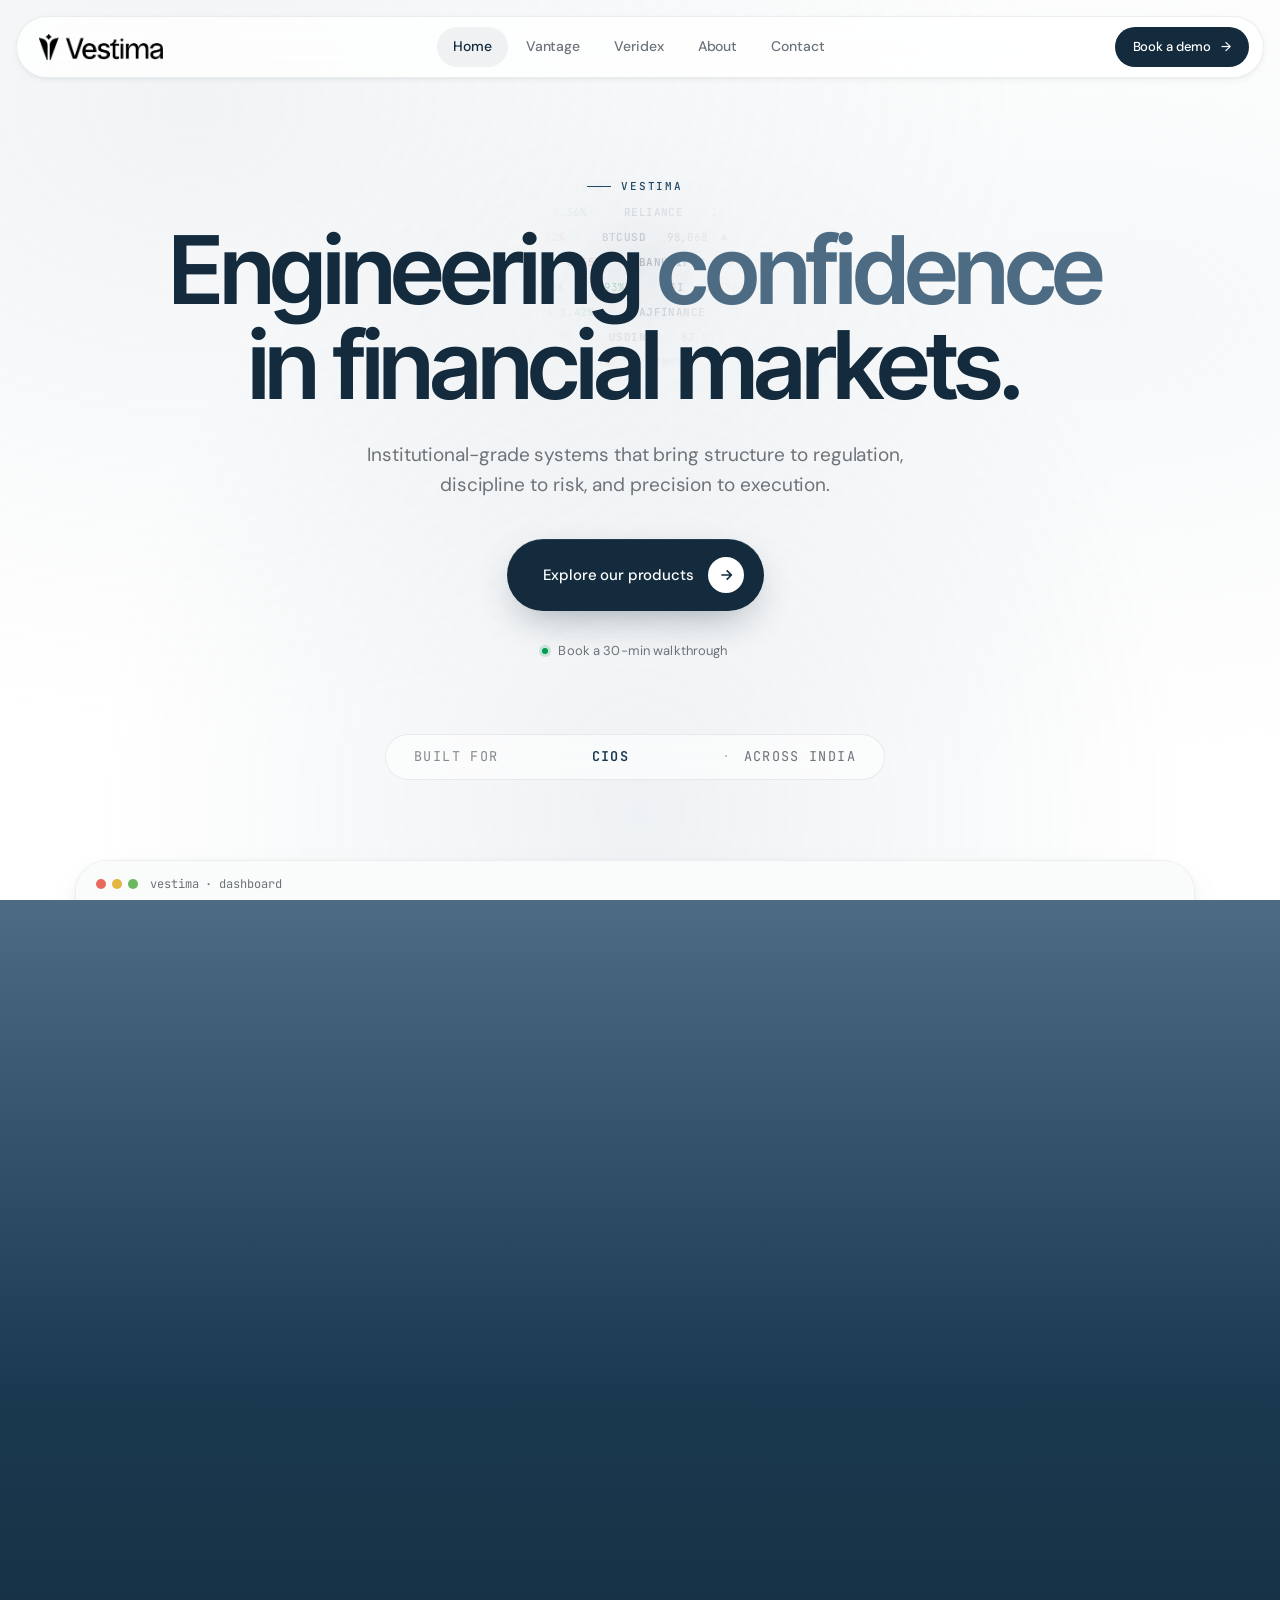
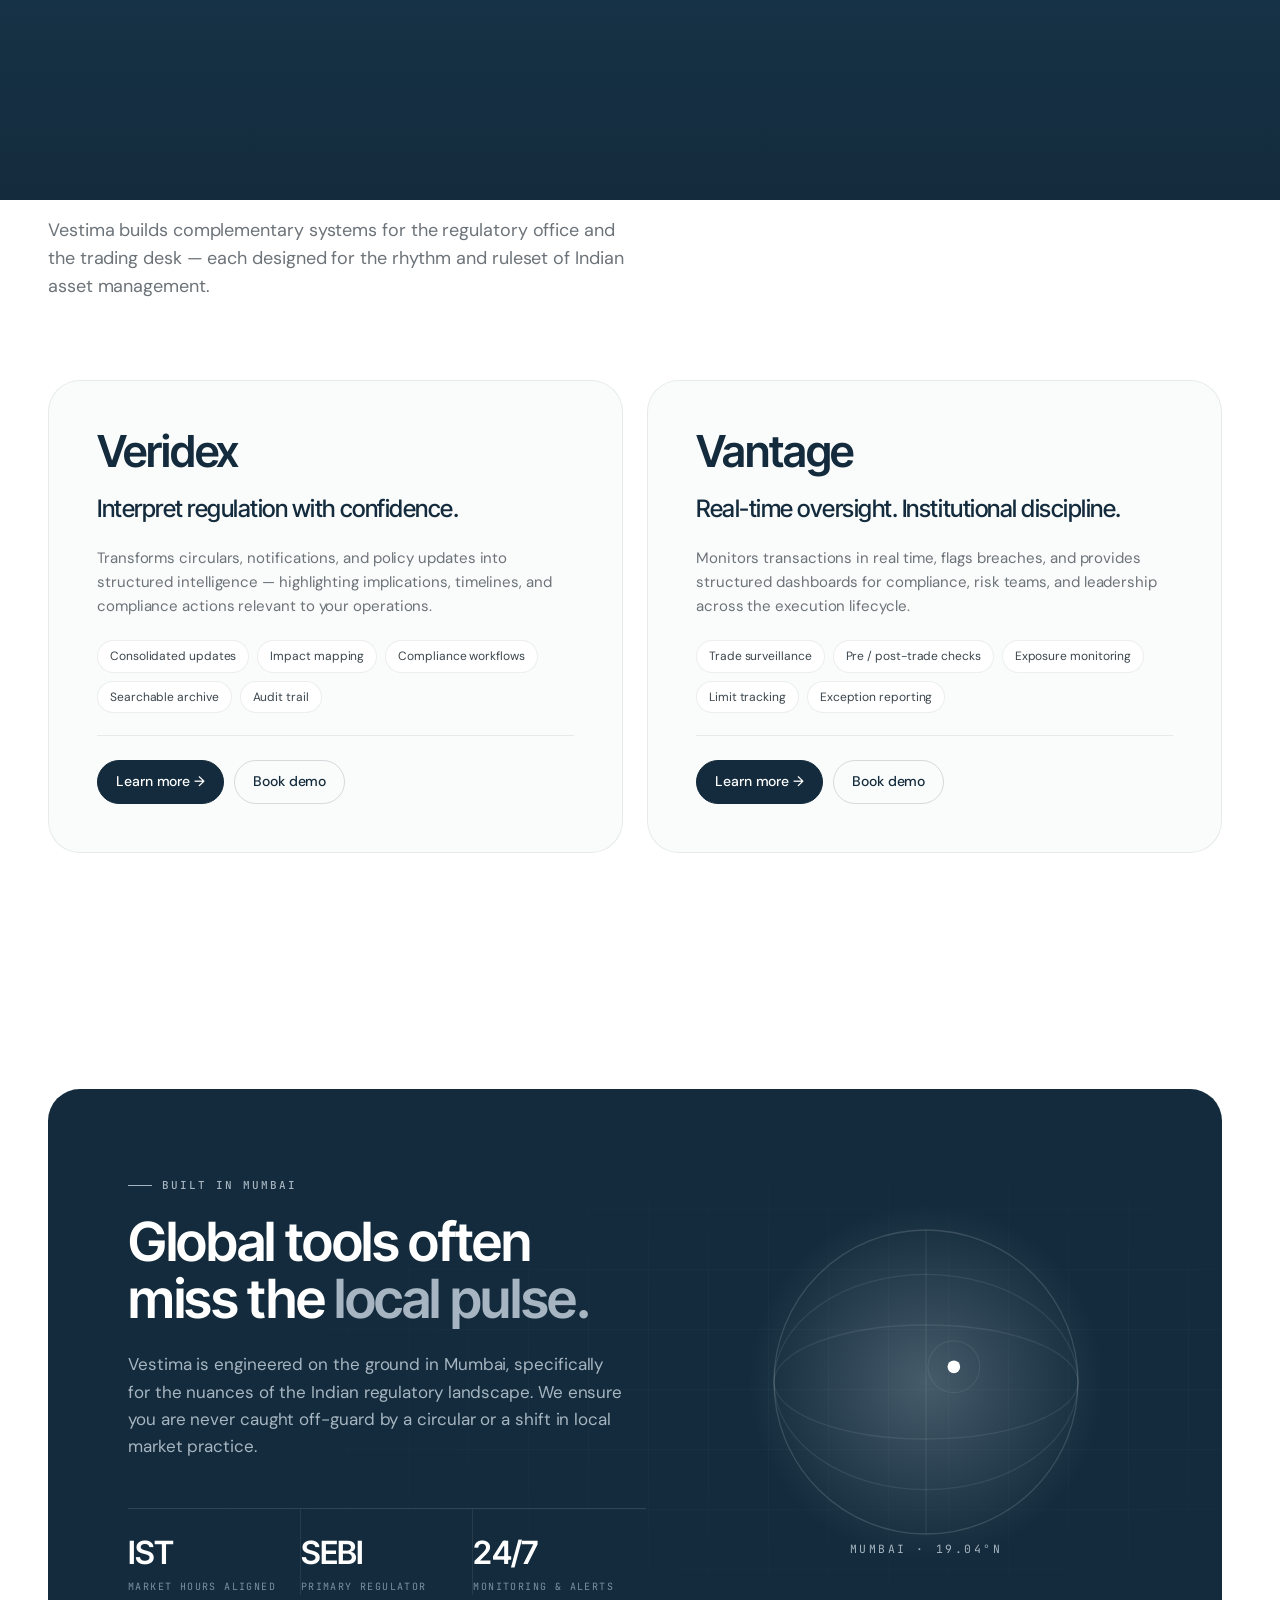
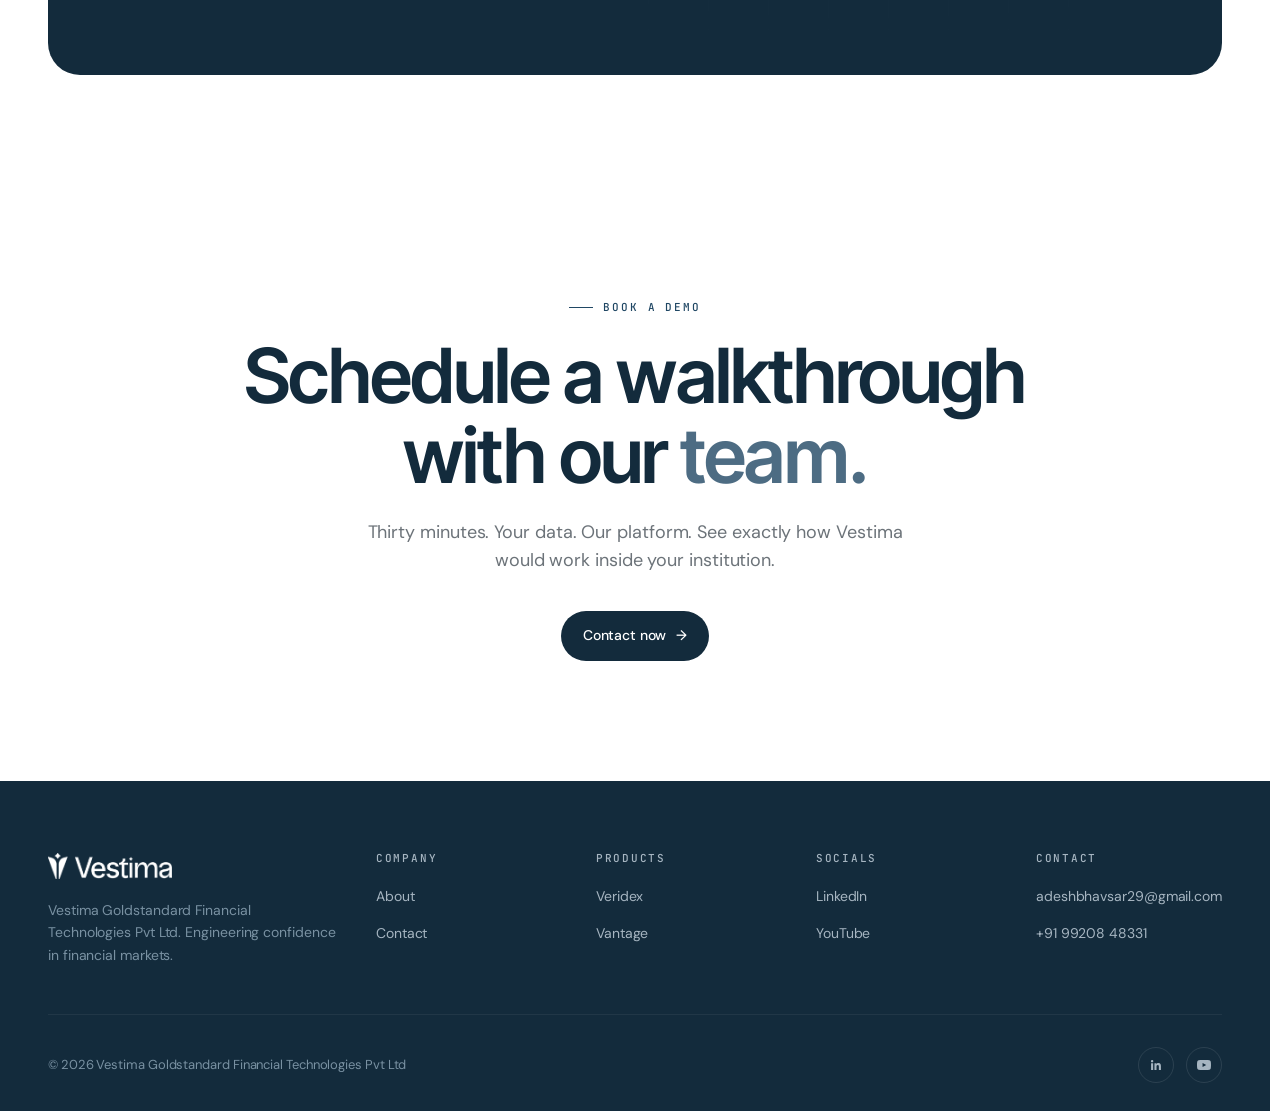
==== commit 1456e3de: "Switch to clean URLs (/vantage/ instead of /vantage.html) - Move 4 page files into folders: vantage." ====
--- a/index.html
+++ b/index.html
@@ -10,8 +10,8 @@
 <meta name="author" content="Vestima">
 <meta name="robots" content="index, follow">
 <link rel="canonical" href="https://vestima.in/">
-<link rel="icon" type="image/png" href="assets/logo-mark.png">
-<link rel="apple-touch-icon" href="assets/logo-mark.png">
+<link rel="icon" type="image/png" href="/assets/logo-mark.png">
+<link rel="apple-touch-icon" href="/assets/logo-mark.png">
 
 <!-- Open Graph -->
 <meta property="og:type" content="website">
@@ -31,9 +31,9 @@
 <link rel="preconnect" href="https://fonts.googleapis.com">
 <link rel="preconnect" href="https://fonts.gstatic.com" crossorigin>
 <link href="https://fonts.googleapis.com/css2?family=Inter+Tight:wght@400;500;600;700&family=DM+Sans:wght@400;500;600&family=JetBrains+Mono:wght@400;500&display=swap" rel="stylesheet">
-<link rel="stylesheet" href="assets/tokens.css?v=25">
-<link rel="stylesheet" href="assets/layout.css?v=25">
-<link rel="stylesheet" href="assets/home.css?v=25">
+<link rel="stylesheet" href="/assets/tokens.css?v=25">
+<link rel="stylesheet" href="/assets/layout.css?v=25">
+<link rel="stylesheet" href="/assets/home.css?v=25">
 
 <script type="application/ld+json">
 {
@@ -57,21 +57,21 @@
 </script>
 </head>
 <body>
-<div class="page-transition" id="ptOverlay"><div class="pt-logo"><img src="assets/logo-full.png" alt="Vestima"></div></div>
+<div class="page-transition" id="ptOverlay"><div class="pt-logo"><img src="/assets/logo-full.png" alt="Vestima"></div></div>
 <div id="page-ticker" aria-hidden="true"></div>
 
 <header class="site-header">
-  <a href="index.html" class="logo">
-    <img src="assets/logo-full.png" alt="Vestima">
+  <a href="/" class="logo">
+    <img src="/assets/logo-full.png" alt="Vestima">
   </a>
   <nav class="nav-links">
-    <a href="index.html" class="active">Home</a>
-    <a href="vantage.html">Vantage</a>
-    <a href="veridex.html">Veridex</a>
-    <a href="about.html">About</a>
-    <a href="contact.html">Contact</a>
+    <a href="/" class="active">Home</a>
+    <a href="/vantage/">Vantage</a>
+    <a href="/veridex/">Veridex</a>
+    <a href="/about/">About</a>
+    <a href="/contact/">Contact</a>
   </nav>
-  <a href="contact.html" class="btn btn-primary header-cta">Book a demo <span class="arr">→</span></a>
+  <a href="/contact/" class="btn btn-primary header-cta">Book a demo <span class="arr">→</span></a>
 </header>
 
 <!-- HERO -->
@@ -94,7 +94,7 @@
           <span class="cta-text">Explore our products</span>
           <span class="cta-arrow"><svg width="16" height="16" viewBox="0 0 24 24" fill="none" stroke="currentColor" stroke-width="2.4"><path d="M5 12h14M13 5l7 7-7 7"/></svg></span>
         </a>
-        <a href="contact.html" class="cta-secondary">
+        <a href="/contact/" class="cta-secondary">
           <span class="cta-dot"></span>
           <span>Book a 30-min walkthrough</span>
         </a>
@@ -219,8 +219,8 @@
           <li>Audit trail</li>
         </ul>
         <div class="o-foot">
-          <a href="veridex.html" class="primary">Learn more →</a>
-          <a href="contact.html">Book demo</a>
+          <a href="/veridex/" class="primary">Learn more →</a>
+          <a href="/contact/">Book demo</a>
         </div>
       </article>
 
@@ -238,8 +238,8 @@
           <li>Exception reporting</li>
         </ul>
         <div class="o-foot">
-          <a href="vantage.html" class="primary">Learn more →</a>
-          <a href="contact.html">Book demo</a>
+          <a href="/vantage/" class="primary">Learn more →</a>
+          <a href="/contact/">Book demo</a>
         </div>
       </article>
     </div>
@@ -292,7 +292,7 @@
     <h2 data-reveal data-delay="1">Schedule a walkthrough<br>with our <em>team.</em></h2>
     <p data-reveal data-delay="2">Thirty minutes. Your data. Our platform. See exactly how Vestima would work inside your institution.</p>
     <div data-reveal data-delay="3">
-      <a href="contact.html" class="btn btn-primary">Contact now <span class="arr">→</span></a>
+      <a href="/contact/" class="btn btn-primary">Contact now <span class="arr">→</span></a>
     </div>
   </div>
 </section>
@@ -303,17 +303,17 @@
     <div class="footer-top">
       <div class="footer-brand">
         <div class="logo">
-          <img src="assets/logo-full.png" alt="Vestima">
+          <img src="/assets/logo-full.png" alt="Vestima">
         </div>
         <p>Vestima Goldstandard Financial Technologies Pvt Ltd. Engineering confidence in financial markets.</p>
       </div>
       <div class="footer-col">
         <h6>Company</h6>
-        <ul><li><a href="about.html">About</a></li><li><a href="contact.html">Contact</a></li></ul>
+        <ul><li><a href="/about/">About</a></li><li><a href="/contact/">Contact</a></li></ul>
       </div>
       <div class="footer-col">
         <h6>Products</h6>
-        <ul><li><a href="veridex.html">Veridex</a></li><li><a href="vantage.html">Vantage</a></li></ul>
+        <ul><li><a href="/veridex/">Veridex</a></li><li><a href="/vantage/">Vantage</a></li></ul>
       </div>
       <div class="footer-col">
         <h6>Socials</h6>
@@ -338,6 +338,6 @@
   </div>
 </footer>
 
-<script src="assets/site.js?v=25"></script>
+<script src="/assets/site.js?v=25"></script>
 </body>
 </html>
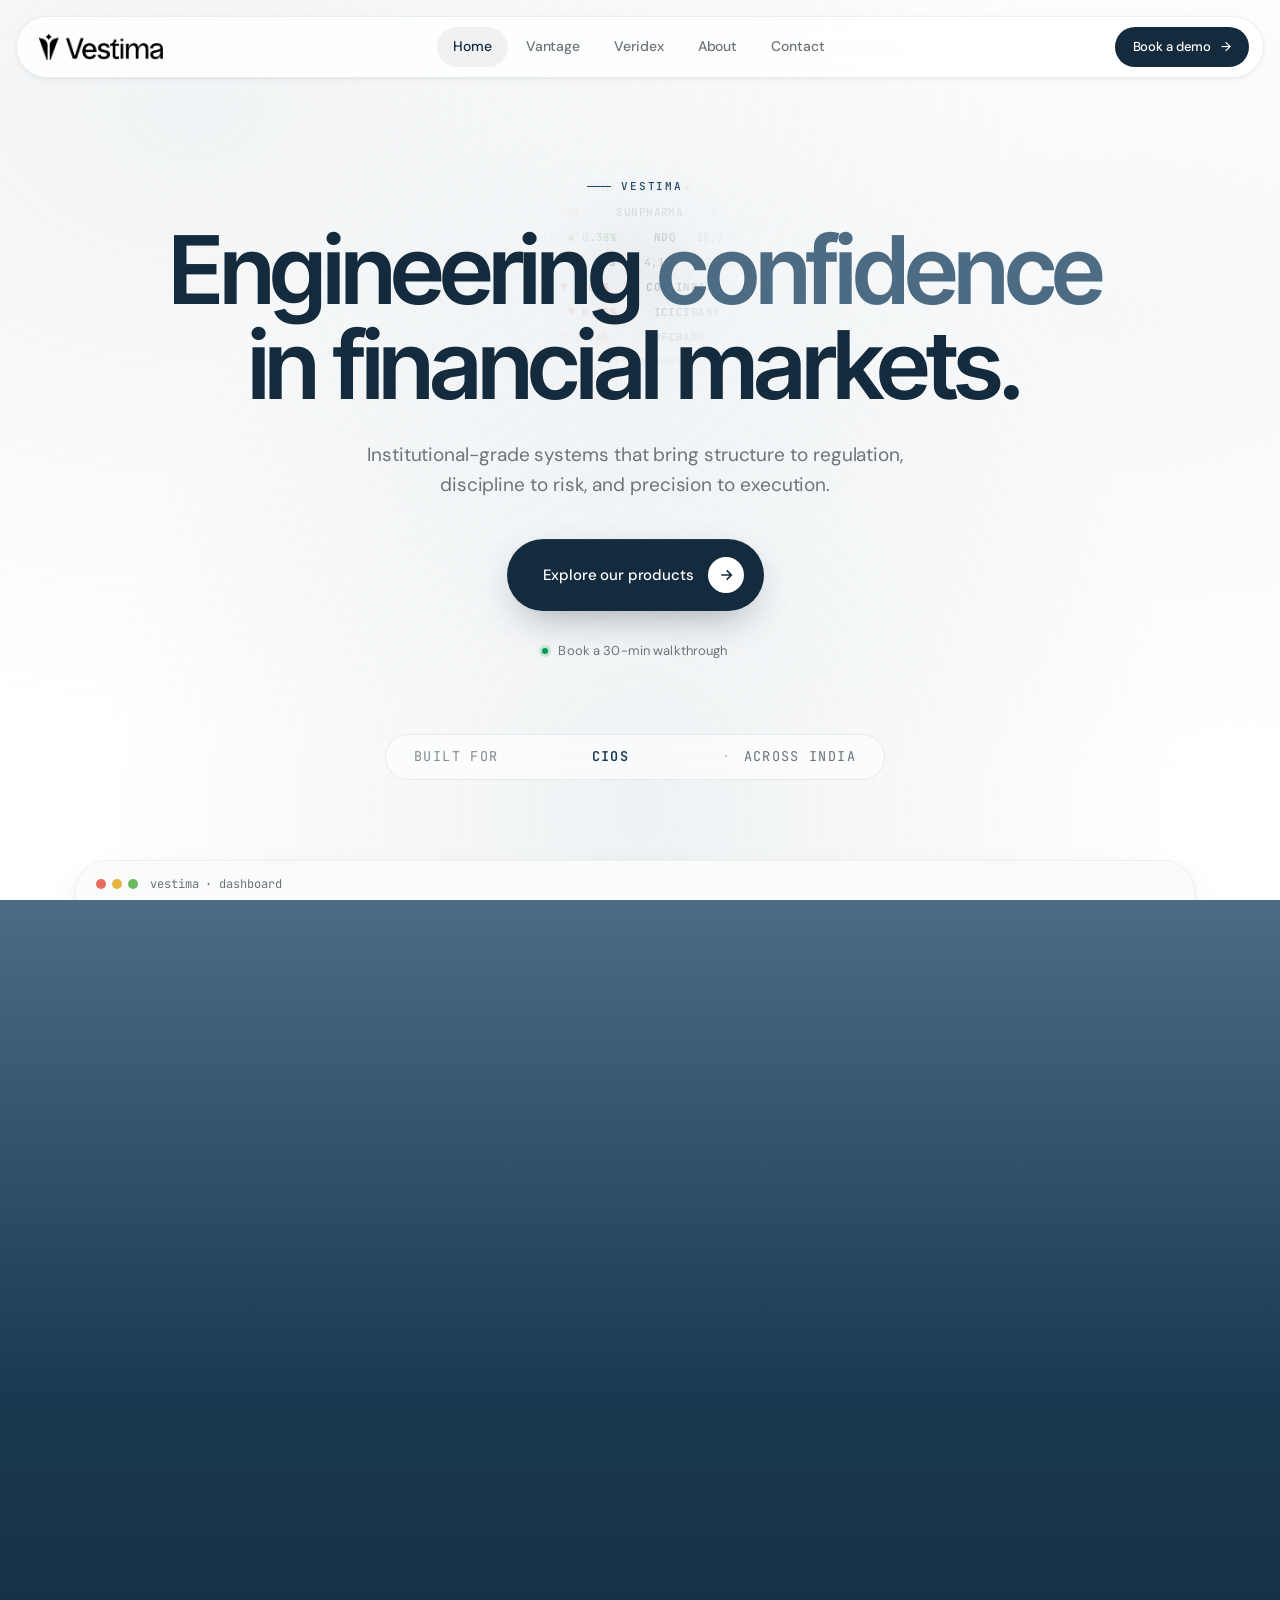
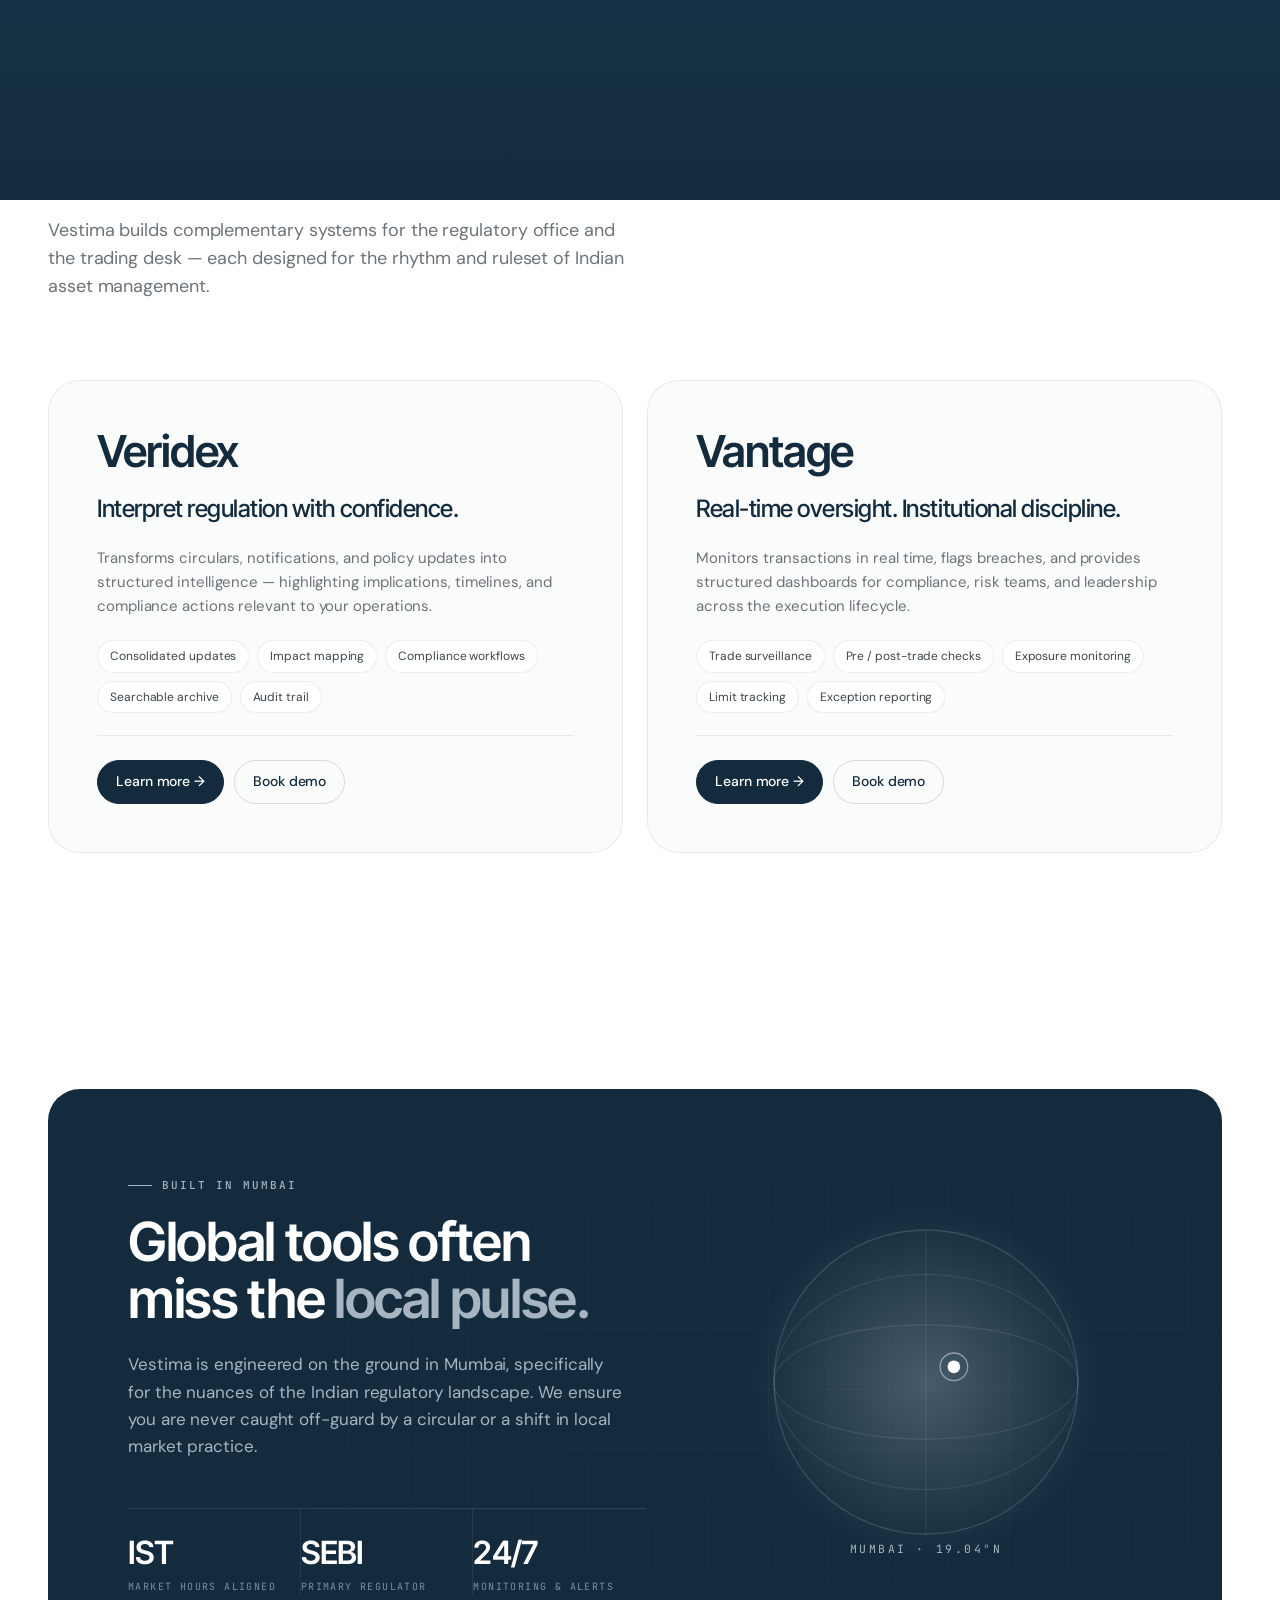
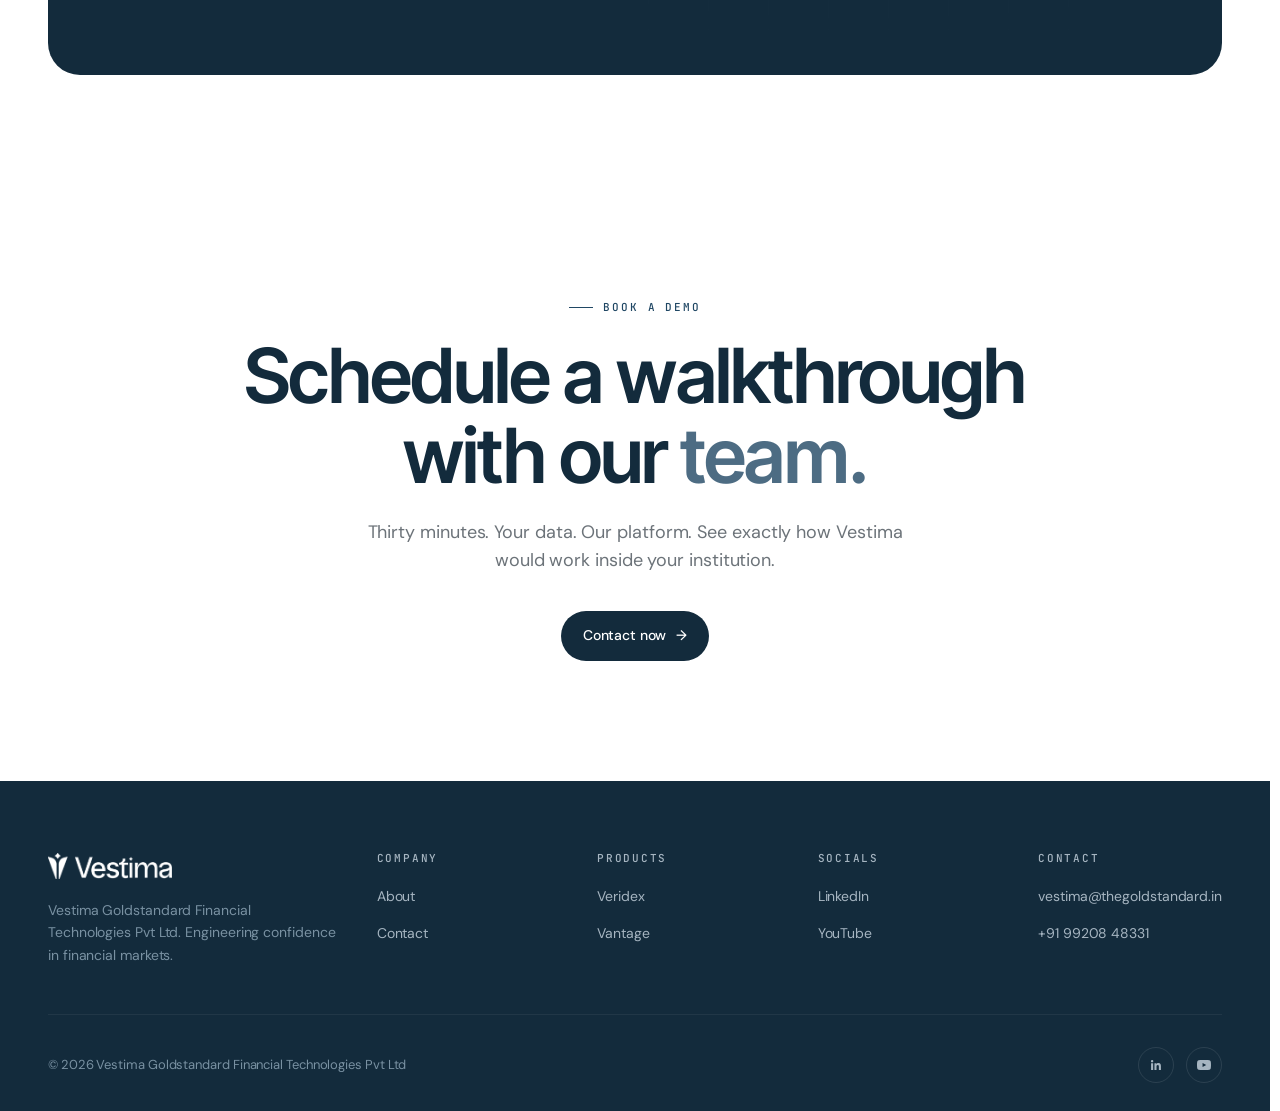
==== commit 884850fb: "Update contact email to vestima@thegoldstandard.in Replace adeshbhavsar29@gmail.com across all pages" ====
--- a/index.html
+++ b/index.html
@@ -322,7 +322,7 @@
       <div class="footer-col">
         <h6>Contact</h6>
         <ul>
-          <li><a href="mailto:adeshbhavsar29@gmail.com">adeshbhavsar29@gmail.com</a></li>
+          <li><a href="mailto:vestima@thegoldstandard.in">vestima@thegoldstandard.in</a></li>
           <li><a href="tel:+919920848331">+91 99208 48331</a></li>
         </ul>
       </div>
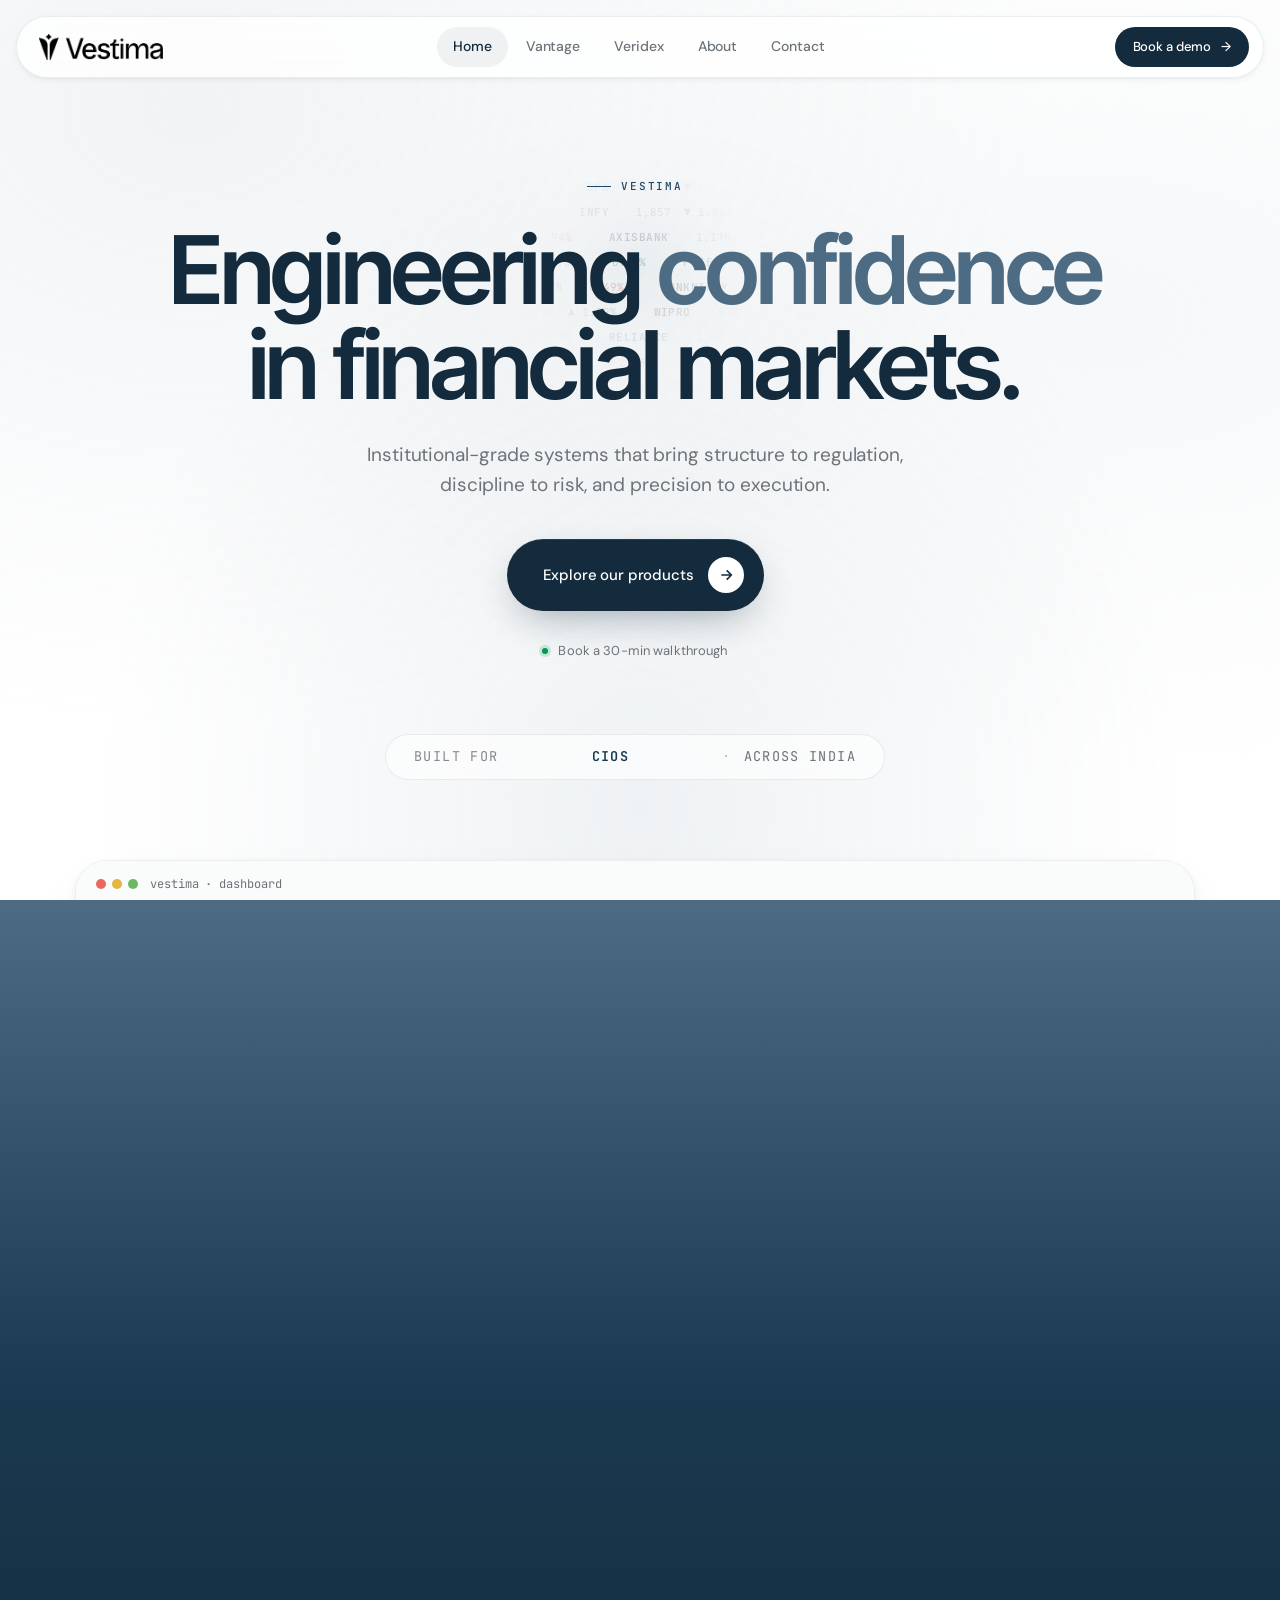
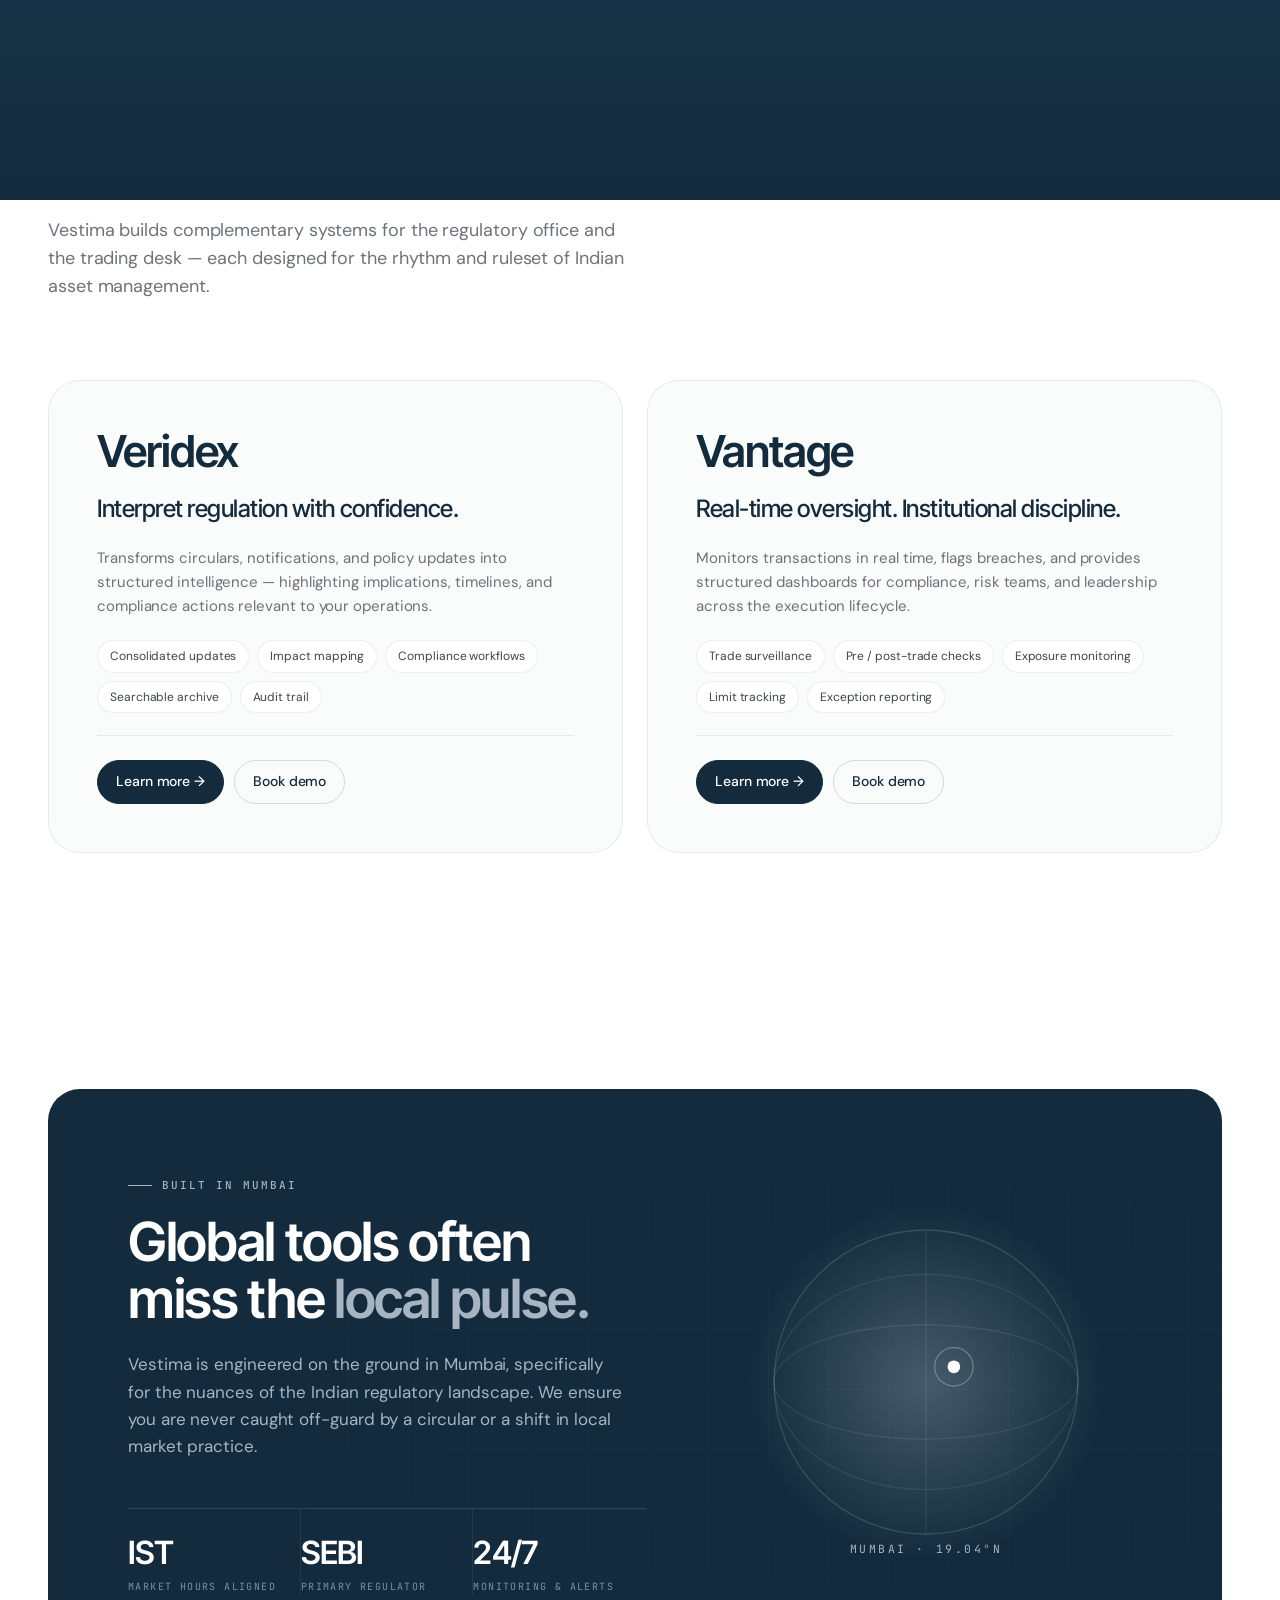
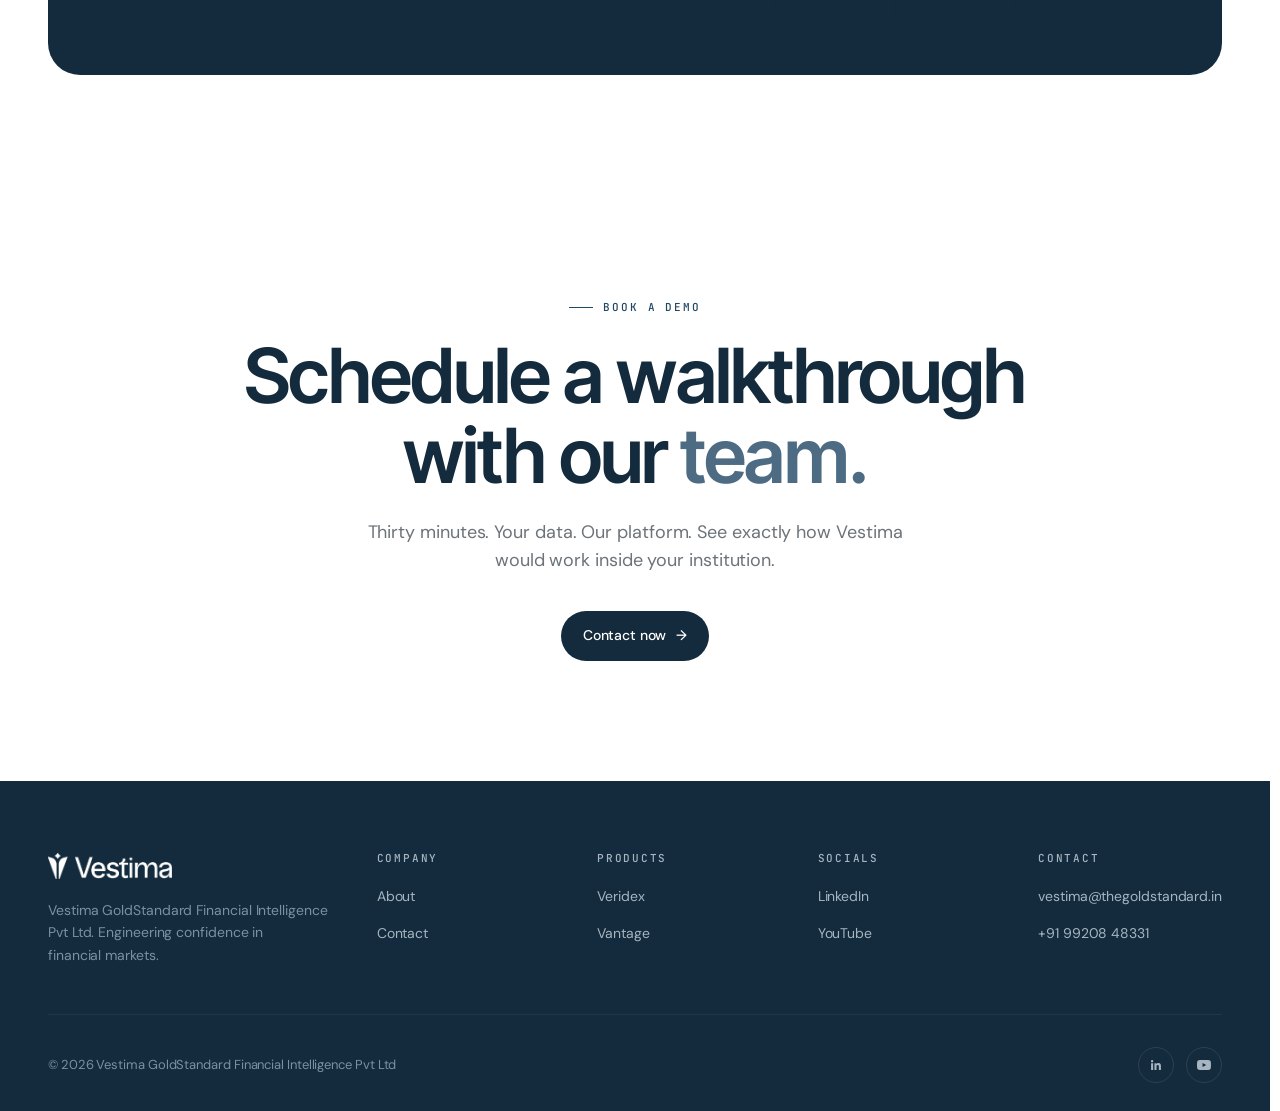
==== commit c81ce3be: "Update company name in footers: Technologies → Intelligence Correct legal name across all 5 pages (f" ====
--- a/index.html
+++ b/index.html
@@ -305,7 +305,7 @@
         <div class="logo">
           <img src="/assets/logo-full.png" alt="Vestima">
         </div>
-        <p>Vestima Goldstandard Financial Technologies Pvt Ltd. Engineering confidence in financial markets.</p>
+        <p>Vestima GoldStandard Financial Intelligence Pvt Ltd. Engineering confidence in financial markets.</p>
       </div>
       <div class="footer-col">
         <h6>Company</h6>
@@ -329,7 +329,7 @@
     </div>
 
     <div class="footer-bottom">
-      <div>© 2026 Vestima Goldstandard Financial Technologies Pvt Ltd</div>
+      <div>© 2026 Vestima GoldStandard Financial Intelligence Pvt Ltd</div>
       <div class="footer-socials">
         <a href="https://www.linkedin.com/company/Vestima" target="_blank" title="LinkedIn"><svg width="14" height="14" viewBox="0 0 24 24" fill="currentColor"><path d="M20.447 20.452h-3.554v-5.569c0-1.328-.027-3.037-1.852-3.037-1.853 0-2.136 1.445-2.136 2.939v5.667H9.351V9h3.414v1.561h.046c.477-.9 1.637-1.85 3.37-1.85 3.601 0 4.267 2.37 4.267 5.455v6.286zM5.337 7.433a2.062 2.062 0 01-2.063-2.065 2.063 2.063 0 112.063 2.065zm1.782 13.019H3.555V9h3.564v11.452z"/></svg></a>
         <a href="https://www.youtube.com/@VestimaGoldStandard" target="_blank" title="YouTube"><svg width="14" height="14" viewBox="0 0 24 24" fill="currentColor"><path d="M23.498 6.186a3.016 3.016 0 00-2.122-2.136C19.505 3.545 12 3.545 12 3.545s-7.505 0-9.377.505A3.017 3.017 0 00.502 6.186C0 8.07 0 12 0 12s0 3.93.502 5.814a3.016 3.016 0 002.122 2.136c1.871.505 9.376.505 9.376.505s7.505 0 9.377-.505a3.015 3.015 0 002.122-2.136C24 15.93 24 12 24 12s0-3.93-.502-5.814zM9.545 15.568V8.432L15.818 12l-6.273 3.568z"/></svg></a>
